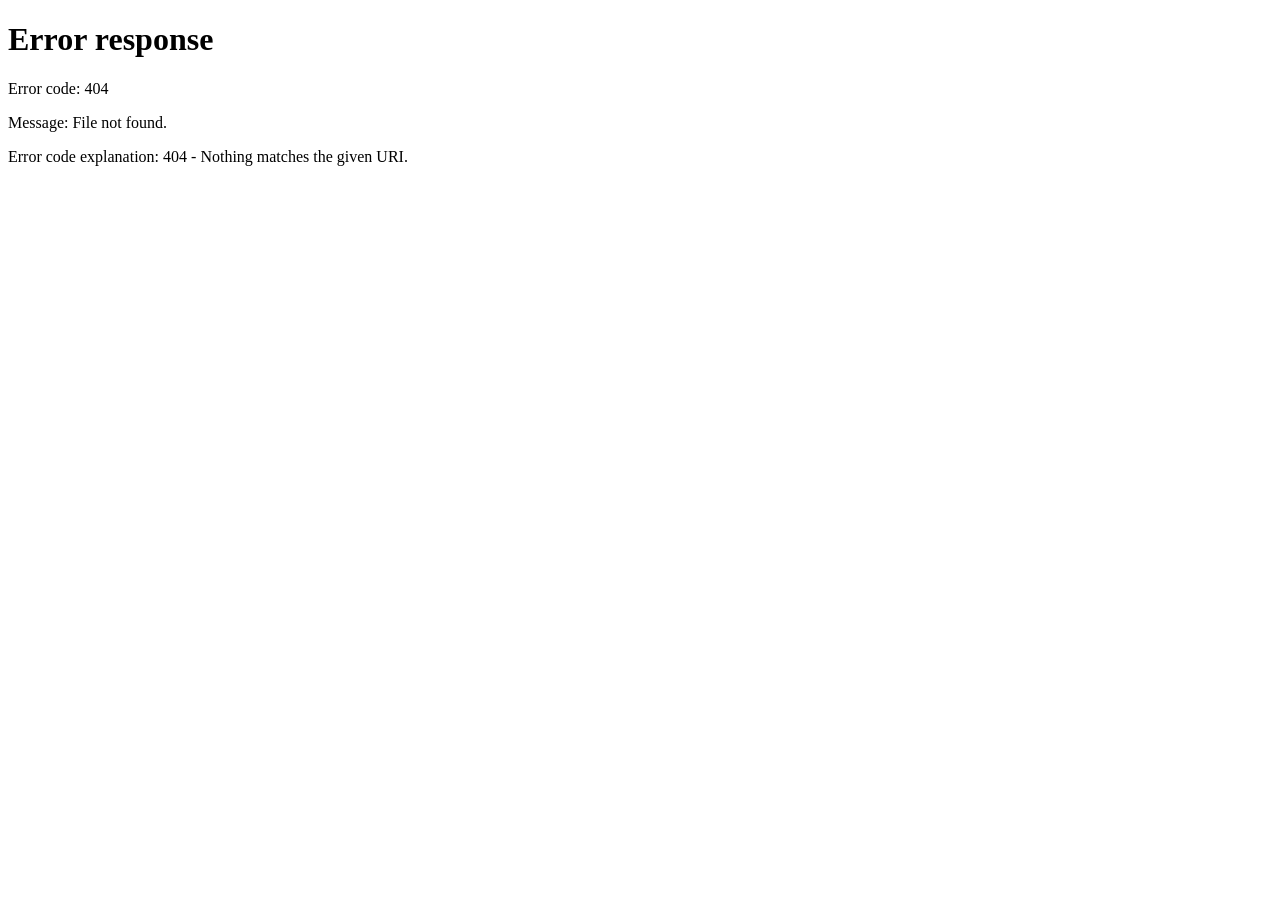
==== bills.html @ c31b115d "Added metre readings and some fixes in activity" ====
<!DOCTYPE html>
<html lang="en">
<head>
<meta charset="UTF-8">
<script>(function(){try{var t=localStorage.getItem('lk_theme')||'system';var d=t==='dark'||(t==='system'&&window.matchMedia&&matchMedia('(prefers-color-scheme: dark)').matches);var r=document.documentElement;r.setAttribute('data-theme',d?'dark':'light');r.setAttribute('data-bs-theme',d?'dark':'light');}catch(e){}})();</script>
<meta name="color-scheme" content="light dark">

<meta name="viewport" content="width=device-width, initial-scale=1.0">
<title>Bills · Livinkey Admin</title>
<link rel="icon" href="assets/img/black_logo.png">
<link rel="preconnect" href="https://fonts.googleapis.com">
<link rel="preconnect" href="https://fonts.gstatic.com" crossorigin>
<link href="https://fonts.googleapis.com/css2?family=Inter:wght@400;500;600;700&family=Sora:wght@600;700;800&display=swap" rel="stylesheet">
<link rel="preconnect" href="https://cdn.jsdelivr.net" crossorigin>
<link href="https://cdn.jsdelivr.net/npm/bootstrap@5.3.3/dist/css/bootstrap.min.css" integrity="sha384-QWTKZyjpPEjISv5WaRU9OFeRpok6YctnYmDr5pNlyT2bRjXh0JMhjY6hW+ALEwIH" crossorigin="anonymous" rel="stylesheet">
<link href="https://cdn.jsdelivr.net/npm/bootstrap-icons@1.11.3/font/bootstrap-icons.css" integrity="sha384-tViUnnbYAV00FLIhhi3v/dWt3Jxw4gZQcNoSCxCIFNJVCx7/D55/wXsrNIRANwdD" crossorigin="anonymous" rel="stylesheet">
<link href="assets/css/style.css?v=2" rel="stylesheet">
<style>
  .verification-preview-img {
    max-width: 100%;
    max-height: 300px;
    border-radius: 8px;
    border: 1px solid var(--border);
    cursor: pointer;
  }
  .verification-preview-img:hover {
    opacity: 0.9;
  }
  .verification-modal-img {
    max-width: 100%;
    max-height: 500px;
    border-radius: 8px;
    border: 1px solid var(--border);
  }
  .btn-verify-accept {
    background: var(--lk-green);
    color: #fff;
  }
  .btn-verify-accept:hover {
    background: var(--lk-green-darker);
    color: #fff;
  }
  .btn-verify-reject {
    background: var(--danger);
    color: #fff;
  }
  .btn-verify-reject:hover {
    background: #c0392b;
    color: #fff;
  }
  .verification-card {
    background: var(--bg-light);
    border-radius: var(--radius-md);
    padding: 16px;
    border: 1px solid var(--border);
    transition: all 0.2s;
  }
  .verification-card:hover {
    border-color: var(--lk-green);
  }
  .verification-status-badge {
    padding: 4px 12px;
    border-radius: 20px;
    font-size: 0.75rem;
    font-weight: 600;
  }
  .verification-status-pending {
    background: #fff3cd;
    color: #856404;
  }
  .verification-status-verified {
    background: #d4edda;
    color: #155724;
  }
  .verification-status-rejected {
    background: #f8d7da;
    color: #721c24;
  }
  .confirmation-modal-icon {
    font-size: 3rem;
  }
  .status-badge {
    padding: 0.25rem 0.75rem;
    border-radius: 20px;
    font-size: 0.75rem;
    font-weight: 600;
    display: inline-block;
  }
  .status-pending {
    background: #fff3cd;
    color: #856404;
  }
  .status-inprogress {
    background: #cce5ff;
    color: #004085;
  }
  .status-completed {
    background: #d4edda;
    color: #155724;
  }
  .status-success {
    background: #d4edda;
    color: #155724;
  }
  .status-failed {
    background: #f8d7da;
    color: #721c24;
  }
  .btn-create-bill {
    display: inline-flex;
    align-items: center;
    gap: 0.4rem;
    padding: 0.5rem 1rem;
    border-radius: var(--radius-md);
    background: var(--lk-green);
    color: #fff;
    border: none;
    font-size: 0.9rem;
    font-weight: 600;
    white-space: nowrap;
    box-shadow: 0 2px 6px rgba(0,0,0,0.08);
    transition: all 0.2s;
  }
  .btn-create-bill:hover {
    background: var(--lk-green-darker);
    color: #fff;
  }
  .btn-create-bill i {
    font-size: 1.05rem;
  }
  .filter-pill {
    padding: 6px 16px;
    border-radius: 20px;
    border: 1px solid var(--border);
    background: transparent;
    color: var(--ink);
    font-size: 0.85rem;
    font-weight: 500;
    transition: all 0.2s;
  }
  .filter-pill:hover {
    background: var(--bg);
  }
  .filter-pill.active {
    background: var(--lk-green);
    color: #fff;
    border-color: var(--lk-green);
  }
  .input-otp {
    text-align: center;
    font-weight: 600;
    border: 2px solid var(--border);
    border-radius: 8px;
    background: var(--surface);
    transition: border-color 0.2s;
  }
  .input-otp:focus {
    border-color: var(--lk-green);
    outline: none;
  }
  .input-otp:disabled {
    opacity: 0.5;
  }

  /* Main tab styles */
  .main-tab-btn {
    padding: 8px 20px;
    border: none;
    background: transparent;
    font-weight: 600;
    color: var(--muted);
    border-bottom: 3px solid transparent;
    transition: all 0.2s;
  }
  .main-tab-btn:hover {
    color: var(--ink);
  }
  .main-tab-btn.active {
    color: var(--lk-green);
    border-bottom-color: var(--lk-green);
  }

  /* Proof preview */
  .proof-preview-img {
    max-width: 100%;
    max-height: 500px;
    border-radius: 8px;
    border: 1px solid var(--border);
    object-fit: contain;
    background: var(--bg);
  }
  .proof-preview-container {
    background: var(--bg);
    border-radius: var(--radius);
    padding: 1rem;
    text-align: center;
    min-height: 200px;
    display: flex;
    align-items: center;
    justify-content: center;
  }
  /* NEW: Date fields for verification */
  .verification-date-fields {
    background: var(--lk-green-100);
    border-radius: var(--radius-sm);
    padding: 1rem;
    margin-top: 0.5rem;
    border: 1px solid var(--lk-green);
  }
  .verification-date-fields .form-label {
    font-weight: 600;
    color: var(--lk-green-darker);
  }

  /* ============================================ */
  /* FINE ADJUSTMENT MODAL STYLES */
  /* ============================================ */
  #fineCurrentAmount {
    font-size: 1.5rem;
    font-weight: 700;
  }
  #fineAdjustForm .input-group-text {
    font-weight: 600;
  }
  .fine-adjust-warning {
    background: #fff3cd;
    color: #664d03;
    border: 1px solid #ffc107;
    border-radius: var(--radius-sm);
    padding: 0.75rem 1rem;
  }
  .fine-adjust-warning ul {
    margin-bottom: 0;
    padding-left: 1.2rem;
  }
  .fine-adjust-warning ul li {
    margin-bottom: 0.25rem;
  }
  .fine-adjust-warning ul li:last-child {
    margin-bottom: 0;
  }
  .fine-adjust-reason-count {
    font-size: 0.8rem;
  }
  .fine-adjust-history-table {
    font-size: 0.85rem;
  }
  .fine-adjust-history-table td,
  .fine-adjust-history-table th {
    padding: 0.4rem 0.6rem;
  }
</style>
</head>
<body>
<div class="app-shell">
  <div id="sidebarMount"></div>
  <div class="main-area">
    <div id="topbarMount"></div>
    <main class="content-area">
      <!-- Stats Row -->
      <div class="row g-3 mb-4" id="billStats"></div>

      <!-- Main Tabs -->
      <div class="d-flex border-bottom mb-3">
        <button class="main-tab-btn active" data-tab="bills">Bills</button>
        <button class="main-tab-btn" data-tab="proofs">Payment Proofs</button>
      </div>

      <!-- ============================================ -->
      <!-- BILLS TAB CONTENT -->
      <!-- ============================================ -->
      <div id="billsTabContent">
        <!-- Search and Filters -->
        <div class="row g-3 mb-3 align-items-center">
          <div class="col-md-6 col-lg-7">
              <input type="text" class="form-control" id="billSearch" placeholder="Search by tenant, PG, room..." style="border-radius:var(--radius-md);">
          </div>
          <div class="col-md-3 col-lg-3">
              <select class="form-select" id="billPgFilter" style="border-radius:var(--radius-md);">
                <option value="all">All PGs</option>
              </select>
          </div>
          <div class="col-md-3 col-lg-2 d-flex justify-content-md-end">
            <button type="button" class="btn-create-bill w-100 w-md-auto" title="Create a bill" data-bs-toggle="modal" data-bs-target="#createBillModal">
              <i class="bi bi-plus-lg"></i>
              <span>Create Bill</span>
            </button>
          </div>
        </div>

        <!-- Tabs and Table -->
        <div class="section-card fade-in">
          <div class="d-flex flex-wrap align-items-center justify-content-between gap-2 mb-3">
            <div class="d-flex gap-2 flex-wrap" id="billTabs"></div>
          </div>
          <div id="billTableWrap" class="table-responsive"></div>
          <div id="billEmpty" class="empty-state d-none">
            <i class="bi bi-receipt"></i>
            <p class="mb-0 fw-semibold">Nothing to show here right now</p>
            <p class="text-muted-soft small">No bills match the current filter</p>
          </div>
        </div>
      </div>

      <!-- ============================================ -->
      <!-- PROOFS TAB CONTENT -->
      <!-- ============================================ -->
      <div id="proofsTabContent" style="display:none;">
        <!-- Proof Stats -->
        <div class="row g-3 mb-3" id="proofStats"></div>

        <!-- Search -->
        <div class="row g-3 mb-3">
          <div class="col-md-8">
            <input type="text" class="form-control" id="proofSearch" placeholder="Search by tenant name, email or transaction ID..." style="border-radius:var(--radius-md);">
          </div>
          <div class="col-md-2">
              <select class="form-select" id="proofPgFilter" style="border-radius:var(--radius-md);">
                <option value="all">All PGs</option>
              </select>
          </div>
          <div class="col-md-2">
              <select class="form-select" id="proofRoomFilter" style="border-radius:var(--radius-md);">
                <option value="all">All Rooms</option>
              </select>
          </div>
        </div>

        <!-- Table -->
        <div class="section-card fade-in">
          <div class="d-flex flex-wrap align-items-center justify-content-between gap-2 mb-3">
            <div>
              <h5 class="mb-0">Payment Proofs</h5>
              <p class="text-muted-soft small mb-0">Verify and manage tenant payment submissions</p>
            </div>
            <span class="text-muted-soft small" id="proofCount"></span>
          </div>
          <div class="table-responsive">
            <table class="data-table">
              <thead>
                <tr>
                  <th>Tenant</th>
                  <th>PG</th>
                  <th>Room</th>
                  <th>Amount</th>
                  <th>Transaction ID</th>
                  <th>Proof</th>
                  <th>Status</th>
                  <th>Date</th>
                  <th class="text-end">Actions</th>
                </tr>
              </thead>
              <tbody id="proofsTbody"></tbody>
            </table>
          </div>
          <div id="proofsEmpty" class="empty-state d-none">
            <i class="bi bi-file-earmark-check"></i>
            <p class="mb-0 fw-semibold">No payment proofs found</p>
            <p class="text-muted-soft small">No pending or verified payment proofs match your search</p>
          </div>
        </div>
      </div>
    </main>
  </div>
</div>

<!-- ============================================ -->
<!-- BILL DETAIL MODAL -->
<!-- ============================================ -->
<div class="modal fade" id="detailModal" tabindex="-1">
  <div class="modal-dialog modal-dialog-scrollable modal-lg">
    <div class="modal-content">
      <div class="modal-header">
        <h5 class="modal-title" id="detailName">Bill Details</h5>
        <button class="btn-close" data-bs-dismiss="modal"></button>
      </div>
      <div class="modal-body">
        <div id="detailBody"></div>
        <div id="detailMessageWrap" class="mt-3 d-none">
          <label class="form-label">Message to tenant</label>
          <textarea class="form-control" id="detailMessage" rows="5"></textarea>
          <div class="mt-2 d-flex gap-2">
            <button class="btn btn-outline-brand btn-sm" id="attachBtn"><i class="bi bi-paperclip me-1"></i>Attach</button>
            <button class="btn btn-outline-brand btn-sm" id="qrBtn"><i class="bi bi-qr-code me-1"></i>Generate QR Code</button>
          </div>
          <input type="file" id="attachInput" class="d-none" accept="image/*">
        </div>
        <!-- Fine Adjustment History -->
        <div id="fineAdjustHistoryWrap" class="mt-4 pt-3 border-top" style="display:none;">
          <div class="d-flex align-items-center justify-content-between mb-2">
            <span class="fw-semibold">Fine Adjustment History</span>
            <button class="btn btn-sm btn-outline-warning" id="detailAdjustFineBtn" style="display:none;" onclick="openFineAdjust(currentBillId)">
              <i class="bi bi-pencil me-1"></i>Adjust Fine
            </button>
          </div>
          <div id="fineAdjustHistoryContainer" class="small">
            <span class="text-muted-soft">Loading...</span>
          </div>
        </div>
      </div>
      <div class="modal-footer" id="detailFooter"></div>
    </div>
  </div>
</div>

<!-- ============================================ -->
<!-- CASH PAYMENT MODAL -->
<!-- ============================================ -->
<div class="modal fade" id="cashPaymentModal" tabindex="-1">
  <div class="modal-dialog modal-dialog-centered">
    <div class="modal-content">
      <div class="modal-header">
        <h5 class="modal-title">Cash Payment</h5>
        <button class="btn-close" data-bs-dismiss="modal"></button>
      </div>
      <div class="modal-body">
        <form id="cashPaymentForm">
          <input type="hidden" id="cashBillId">
          
          <div class="mb-3">
            <label class="form-label">Amount (INR)</label>
            <input type="number" class="form-control" id="cashAmount" placeholder="Enter amount" required min="1" step="1">
          </div>
          
          <div class="row g-3">
            <div class="col-6">
              <label class="form-label">Paid From</label>
              <input type="date" class="form-control" id="cashPaidFrom" required>
            </div>
            <div class="col-6">
              <label class="form-label">Paid Till</label>
              <input type="date" class="form-control" id="cashPaidTill" required>
            </div>
          </div>
          
          <div class="mb-3 mt-3">
            <label class="form-label">Notes (optional)</label>
            <textarea class="form-control" id="cashNotes" rows="2" placeholder="Any additional notes..."></textarea>
          </div>
          
          <div id="cashOtpSection" class="d-none">
            <hr>
            <div class="mb-3">
              <label class="form-label">Enter OTP from Tenant</label>
              <div class="d-flex justify-content-center gap-2">
                <input type="text" maxlength="1" class="input-otp cash-otp-box" style="width:50px;height:56px;font-size:1.5rem;text-align:center;" autocomplete="off">
                <input type="text" maxlength="1" class="input-otp cash-otp-box" style="width:50px;height:56px;font-size:1.5rem;text-align:center;" autocomplete="off">
                <input type="text" maxlength="1" class="input-otp cash-otp-box" style="width:50px;height:56px;font-size:1.5rem;text-align:center;" autocomplete="off">
                <input type="text" maxlength="1" class="input-otp cash-otp-box" style="width:50px;height:56px;font-size:1.5rem;text-align:center;" autocomplete="off">
              </div>
              <small class="text-muted-soft d-block mt-2 text-center">Ask tenant for the 4-digit OTP sent to their WhatsApp, SMS or email</small>
            </div>
          </div>
        </form>
      </div>
      <div class="modal-footer">
        <button type="button" class="btn btn-outline-brand" data-bs-dismiss="modal">Cancel</button>
        <button type="button" class="btn btn-brand" id="requestCashOtpBtn">Request OTP <i class="bi bi-envelope ms-1"></i></button>
        <button type="button" class="btn btn-success d-none" id="verifyCashBtn">Verify & Complete <i class="bi bi-check-circle ms-1"></i></button>
      </div>
    </div>
  </div>
</div>

<!-- ============================================ -->
<!-- CUSTOM MESSAGE MODAL -->
<!-- ============================================ -->
<div class="modal fade" id="customMessageModal" tabindex="-1">
  <div class="modal-dialog modal-dialog-centered">
    <div class="modal-content">
      <div class="modal-header">
        <h5 class="modal-title">Send Custom Message</h5>
        <button type="button" class="btn-close" data-bs-dismiss="modal"></button>
      </div>
      <div class="modal-body">
        <form id="customMessageForm">
          <input type="hidden" id="messageBillId">
          
          <div class="mb-3">
            <label class="form-label">Subject</label>
            <input type="text" class="form-control" id="messageSubject" placeholder="Message subject" required>
          </div>
          
          <div class="mb-3">
            <label class="form-label">Message</label>
            <textarea class="form-control" id="messageText" rows="5" placeholder="Write your message here..." required></textarea>
          </div>
          
          <div class="mb-3">
            <label class="form-label">Attach QR Code (optional)</label>
            <div class="d-flex gap-2">
              <button type="button" class="btn btn-outline-brand btn-sm" id="messageAttachBtn">
                <i class="bi bi-paperclip me-1"></i>Attach QR
              </button>
              <span class="text-muted-soft small d-flex align-items-center" id="messageAttachmentStatus">No file attached</span>
            </div>
            <input type="file" class="d-none" id="messageAttachInput" accept="image/*">
            <small class="text-muted-soft d-block mt-1">Attach a custom QR code for the tenant to scan</small>
          </div>
        </form>
      </div>
      <div class="modal-footer">
        <button type="button" class="btn btn-outline-brand" data-bs-dismiss="modal">Cancel</button>
        <button type="submit" class="btn btn-brand" form="customMessageForm">Send Message <i class="bi bi-send ms-1"></i></button>
      </div>
    </div>
  </div>
</div>

<!-- ============================================ -->
<!-- CREATE BILL MODAL -->
<!-- ============================================ -->
<div class="modal fade" id="createBillModal" tabindex="-1">
  <div class="modal-dialog modal-lg">
    <div class="modal-content">
      <div class="modal-header">
        <h5 class="modal-title">Create a Bill</h5>
        <button class="btn-close" data-bs-dismiss="modal"></button>
      </div>
      <form id="createBillForm">
        <div class="modal-body">
          <div class="mb-3">
            <label class="form-label">1. Select PG <span class="text-danger">*</span></label>
            <select class="form-select" id="billCreatePg" required>
              <option value="">Select PG...</option>
            </select>
            <small class="text-muted-soft">Choose the PG first. Rooms and tenants will be limited to this PG.</small>
          </div>

          <div class="mb-3">
            <label class="form-label">2. Select Room <span class="text-danger">*</span></label>
            <select class="form-select" id="billCreateRoom" disabled>
              <option value="">Select a PG first...</option>
            </select>
          </div>

          <div class="mb-3">
            <div class="d-flex justify-content-between align-items-center mb-2">
              <label class="form-label mb-0">3. Select Tenant(s) <span class="text-danger">*</span></label>
              <span class="small text-muted-soft" id="billTenantCount">0 selected</span>
            </div>
            <div class="d-flex gap-2 mb-2">
              <button type="button" class="btn btn-outline-brand btn-sm" id="billSelectAllTenants">Select All</button>
              <button type="button" class="btn btn-outline-secondary btn-sm" id="billClearTenants">Clear</button>
              <input type="search" class="form-control form-control-sm ms-auto" style="max-width:280px" id="billTenantSearch" placeholder="Search tenant...">
            </div>
            <div id="billTenantList" class="border rounded-3 p-2" style="max-height:220px;overflow:auto;">
              <div class="text-muted-soft small p-2">Select a PG first.</div>
            </div>
            <!-- Kept as the submission contract expected by the existing API. -->
            <select id="billTenant" multiple class="d-none" aria-hidden="true"></select>
          </div>
          <div class="mb-3 mt-3 p-3 border rounded-3 d-none" id="billCreationModeWrap">
            <label class="form-label fw-bold">4. Billing Type</label>
            <div class="row g-2">
              <div class="col-md-6">
                <label class="border rounded-3 p-3 d-block h-100" style="cursor:pointer;">
                  <input class="form-check-input me-2" type="radio" name="billCreationMode" value="split" checked>
                  <strong>Split Bill (Equal Split)</strong>
                  <small class="d-block text-muted-soft mt-1">Creates a separate bill for every tenant. Each tenant is billed their own recorded rent; electricity, maintenance and other charges are divided equally.</small>
                </label>
              </div>
              <div class="col-md-6">
                <label class="border rounded-3 p-3 d-block h-100" style="cursor:pointer;">
                  <input class="form-check-input me-2" type="radio" name="billCreationMode" value="full">
                  <strong>Full Bill (Group Bill)</strong>
                  <small class="d-block text-muted-soft mt-1">Creates one shared bill for the whole room (rent = sum of the tenants' own rents). Payment by any one tenant settles it for everyone.</small>
                </label>
              </div>
            </div>
            <div id="groupBillNotice" class="alert alert-info mt-2 mb-0 d-none small"></div>
          </div>

          <div class="row g-3">
            <div class="col-12">
              <label class="form-label">Billing Month</label>
              <input type="month" class="form-control" id="billBillingMonth" required>
              <small class="text-muted-soft">Multiple bills are allowed. Previous unpaid bills remain outstanding and are added to the tenant's total balance.</small>
            </div>
            <div class="col-6"><label class="form-label">Rent (INR)</label><input type="number" class="form-control" id="billRent" required min="1" step="0.01" readonly>
                <small class="text-muted-soft">Automatically calculated from the selected room's recorded rent.</small></div>
            <div class="col-12" id="elecBox">
              <div class="d-flex justify-content-between align-items-center flex-wrap gap-2 mb-1">
                <label class="form-label mb-0" id="billElectricityLabel">Electricity bill (INR)</label>
                <div class="btn-group btn-group-sm" role="group" id="elecModeGroup">
                  <input type="radio" class="btn-check" name="elecMode" id="elecModeAuto" value="auto" autocomplete="off">
                  <label class="btn btn-outline-brand" for="elecModeAuto"><i class="bi bi-speedometer2"></i> From meter readings</label>
                  <input type="radio" class="btn-check" name="elecMode" id="elecModeManual" value="manual" autocomplete="off" checked>
                  <label class="btn btn-outline-brand" for="elecModeManual"><i class="bi bi-pencil"></i> Enter amount</label>
                </div>
              </div>
              <div id="elecAutoPanel" class="d-none rounded-3 p-3 mb-2" style="background:var(--lk-green-50);border:1px solid var(--border)">
                <div class="row g-2">
                  <div class="col-6"><label class="form-label small mb-1">Previous reading</label><input type="number" class="form-control" id="elecPrev" min="0" step="0.01" inputmode="decimal"><small class="text-muted-soft" id="elecPrevHint"></small></div>
                  <div class="col-6"><label class="form-label small mb-1">Current reading</label><input type="number" class="form-control" id="elecCurr" min="0" step="0.01" inputmode="decimal"></div>
                </div>
                <div class="row g-2 mt-1 d-none" id="elecInvBox">
                  <div class="col-12"><div class="small fw-semibold text-brand"><i class="bi bi-battery-charging me-1"></i>Inverter meter</div></div>
                  <div class="col-6"><label class="form-label small mb-1">Inverter previous reading</label><input type="number" class="form-control" id="elecInvPrev" min="0" step="0.01" inputmode="decimal"><small class="text-muted-soft" id="elecInvPrevHint"></small></div>
                  <div class="col-6"><label class="form-label small mb-1">Inverter current reading</label><input type="number" class="form-control" id="elecInvCurr" min="0" step="0.01" inputmode="decimal"></div>
                </div>
                <div id="elecResult" class="small mt-2"></div>
              </div>
              <input type="number" class="form-control" id="billElectricity" value="0" min="0" step="1">
              <small class="text-muted-soft d-block mt-1" id="elecNote"></small>
            </div>
            
            <div class="col-12">
              <label class="form-label">Meter Images (optional, up to 2)</label>
              <div class="d-flex gap-2">
                <button type="button" class="btn btn-outline-brand btn-sm" id="meterUploadBtn">
                  <i class="bi bi-camera me-1"></i>Upload Meter Images
                </button>
                <span class="text-muted-soft small d-flex align-items-center" id="meterUploadStatus">No image uploaded</span>
              </div>
              <input type="file" id="meterUploadInput" class="d-none" accept="image/*" multiple>
              <div id="meterPreview" class="mt-2 d-none d-flex flex-wrap gap-2 align-items-start">
                <!-- previews injected by JS -->
              </div>
              <small class="text-muted-soft d-block mt-1">Upload 1 or 2 photos of the electricity meter reading</small>
            </div>
            
            <div class="col-6"><label class="form-label" id="billMaintenanceLabel">Maintenance fee (INR)</label><input type="number" class="form-control" id="billMaintenance" value="0" min="0" step="1"></div>
            <div class="col-6"><label class="form-label" id="billOtherLabel">Other charges (INR)</label><input type="number" class="form-control" id="billOther" value="0" min="0" step="1"></div>
            <div class="col-12"><label class="form-label">Other charges explanation</label><textarea class="form-control" id="billOtherNote" rows="2" placeholder="Explain what these other charges are for (shown to the tenant)"></textarea></div>
            <div class="col-12"><hr></div>
            <div class="col-12"><label class="form-label fw-bold">Total Amount: <span id="billTotalDisplay">₹0</span></label></div>
          </div>
          
          <div class="mt-3 pt-3 border-top">
            <div class="row g-3">
              <div class="col-12">
                <label class="form-label">Payment Details for this Bill *</label>
                <select class="form-select" id="billPaymentDetailsSource">
                  <option value="pg">Use the selected PG's payment details</option>
                  <option value="manual">Enter manual payment details for this bill</option>
                </select>
                <small class="text-muted-soft">Payment details are snapshotted from the selected PG onto the bill.</small>
              </div>
              <div id="manualPaymentDetailsWrap" class="col-12 d-none">
                <div class="row g-3 p-3 border rounded-3" style="background:var(--bg);">
                  <div class="col-md-6"><label class="form-label">Bank Name *</label><input class="form-control" id="billPaymentBankName"></div>
                  <div class="col-md-6"><label class="form-label">Account Holder Name *</label><input class="form-control" id="billPaymentHolderName"></div>
                  <div class="col-md-6"><label class="form-label">Account Number *</label><input class="form-control" id="billPaymentAccountNumber"></div>
                  <div class="col-md-6"><label class="form-label">IFSC Code *</label><input class="form-control" id="billPaymentIfsc"></div>
                  <div class="col-md-6"><label class="form-label">UPI ID (optional)</label><input class="form-control" id="billPaymentUpi"></div>
                </div>
              </div>
              <div class="col-12">
                <label class="form-label">Attach QR Code (optional)</label>
                <div class="d-flex gap-2">
                  <button type="button" class="btn btn-outline-brand btn-sm" id="billAttachBtn">
                    <i class="bi bi-paperclip me-1"></i>Attach QR
                  </button>
                  <span class="text-muted-soft small d-flex align-items-center" id="billAttachmentStatus">No file attached</span>
                </div>
                <input type="file" id="billAttachInput" class="d-none" accept="image/*">
                <small class="text-muted-soft d-block mt-1">Upload a custom payment QR code</small>
              </div>
            </div>
          </div>
        </div>
        <div class="modal-footer">
          <button type="button" class="btn btn-outline-brand" data-bs-dismiss="modal">Cancel</button>
          <button type="submit" class="btn btn-brand"><i class="bi bi-send me-1"></i>Send bill</button>
        </div>
      </form>
    </div>
  </div>
</div>

<!-- ============================================ -->
<!-- PROOF PREVIEW MODAL - UPDATED with date fields -->
<!-- ============================================ -->

<!-- Edit Bill Modal -->
<div class="modal fade" id="editBillModal" tabindex="-1">
  <div class="modal-dialog modal-lg">
    <div class="modal-content">
      <div class="modal-header">
        <h5 class="modal-title">Edit Bill</h5>
        <button class="btn-close" data-bs-dismiss="modal"></button>
      </div>
      <form id="editBillForm">
        <div class="modal-body">
          <input type="hidden" id="editBillId">
          <div class="mb-3">
            <label class="form-label">Tenant</label>
            <div class="fw-semibold" id="editBillTenantLabel">—</div>
          </div>
          <div class="row g-3">
            <div class="col-6"><label class="form-label">Rent (INR)</label><input type="number" class="form-control" id="editBillRent" required min="0" step="1"></div>
            <div class="col-6"><label class="form-label">Electricity bill (INR)</label><input type="number" class="form-control" id="editBillElectricity" value="0" min="0" step="1"></div>
            <div class="col-12">
              <label class="form-label">Meter Images (optional, up to 2 — replaces existing if uploaded)</label>
              <div id="editExistingMeters" class="mb-1"></div>
              <div class="d-flex gap-3 mb-2">
                <label class="small"><input type="checkbox" id="editClearMeter1" class="form-check-input me-1"> Clear meter image 1</label>
                <label class="small"><input type="checkbox" id="editClearMeter2" class="form-check-input me-1"> Clear meter image 2</label>
              </div>
              <div class="d-flex gap-2">
                <button type="button" class="btn btn-outline-brand btn-sm" id="editMeterUploadBtn">
                  <i class="bi bi-camera me-1"></i>Upload New Meter Images
                </button>
                <span class="text-muted-soft small d-flex align-items-center" id="editMeterUploadStatus">No new image selected</span>
              </div>
              <input type="file" id="editMeterUploadInput" class="d-none" accept="image/*" multiple>
              <div id="editMeterPreview" class="mt-2 d-none d-flex flex-wrap gap-2 align-items-start"></div>
            </div>
            <div class="col-6"><label class="form-label">Maintenance fee (INR)</label><input type="number" class="form-control" id="editBillMaintenance" value="0" min="0" step="1"></div>
            <div class="col-6"><label class="form-label">Other charges (INR)</label><input type="number" class="form-control" id="editBillOther" value="0" min="0" step="1"></div>
            <div class="col-12"><label class="form-label">Other charges explanation</label><textarea class="form-control" id="editBillOtherNote" rows="2" placeholder="Explain what these other charges are for (shown to the tenant)"></textarea></div>
            <div class="col-12"><hr></div>
            <div class="col-12"><label class="form-label fw-bold">Total Amount: <span id="editBillTotalDisplay">₹0</span></label></div>
            <div class="col-12">
              <label class="form-label">Replace Admin QR (optional)</label>
              <div class="d-flex gap-2">
                <button type="button" class="btn btn-outline-brand btn-sm" id="editBillAttachBtn">
                  <i class="bi bi-paperclip me-1"></i>Attach QR
                </button>
                <span class="text-muted-soft small d-flex align-items-center" id="editBillAttachmentStatus">No new file attached</span>
              </div>
              <input type="file" id="editBillAttachInput" class="d-none" accept="image/*">
            </div>
          </div>
        </div>
        <div class="modal-footer">
          <button type="button" class="btn btn-outline-brand" data-bs-dismiss="modal">Cancel</button>
          <button type="submit" class="btn btn-brand"><i class="bi bi-check-lg me-1"></i>Save changes</button>
        </div>
      </form>
    </div>
  </div>
</div>

<div class="modal fade" id="proofPreviewModal" tabindex="-1">
  <div class="modal-dialog modal-lg modal-dialog-scrollable">
    <div class="modal-content">
      <div class="modal-header">
        <h5 class="modal-title" id="proofPreviewTitle">Payment Proof</h5>
        <button type="button" class="btn-close" data-bs-dismiss="modal"></button>
      </div>
      <div class="modal-body">
        <div class="proof-preview-container">
          <img id="proofPreviewImage" src="" alt="Payment Proof" class="proof-preview-img">
        </div>
        <hr>
        <div id="proofPreviewDetails"></div>
        
        <!-- NEW: Date fields for verification -->
        <div id="proofDateFieldsContainer" class="verification-date-fields" style="display:none;">
          <div class="row g-3">
            <div class="col-md-6">
              <label class="form-label">Payment Start Date <span class="text-danger">*</span></label>
              <input type="date" class="form-control" id="proofPaidFrom" required>
              <small class="text-muted-soft">Date from which this payment applies</small>
            </div>
            <div class="col-md-6">
              <label class="form-label">Payment End Date (Paid Till) <span class="text-danger">*</span></label>
              <input type="date" class="form-control" id="proofPaidTill" required>
              <small class="text-muted-soft">Date until which this payment covers</small>
            </div>
          </div>
        </div>
        
        <div class="mt-3" id="proofNotesContainer">
          <label class="form-label">Admin Notes</label>
          <textarea class="form-control" id="proofAdminNotes" rows="2" placeholder="Add verification notes... (optional)"></textarea>
        </div>
      </div>
      <div class="modal-footer">
        <button type="button" class="btn btn-outline-brand" data-bs-dismiss="modal">Close</button>
        <button type="button" class="btn btn-success btn-verify-proof" id="proofVerifyBtn">
          <i class="bi bi-check-lg me-1"></i>Verify
        </button>
        <button type="button" class="btn btn-danger" id="proofRejectBtn">
          <i class="bi bi-x-lg me-1"></i>Reject
        </button>
        <button type="button" class="btn btn-soft-danger" id="proofDeleteBtn">
          <i class="bi bi-trash3 me-1"></i>Delete
        </button>
      </div>
    </div>
  </div>
</div>

<!-- ============================================ -->
<!-- FINE ADJUSTMENT MODAL - NEW -->
<!-- ============================================ -->
<div class="modal fade" id="fineAdjustModal" tabindex="-1">
    <div class="modal-dialog modal-dialog-centered">
        <div class="modal-content">
            <div class="modal-header">
                <h5 class="modal-title">Adjust Late Fee</h5>
                <button type="button" class="btn-close" data-bs-dismiss="modal"></button>
            </div>
            <form id="fineAdjustForm">
                <div class="modal-body">
                    <input type="hidden" id="fineAdjustBillId">
                    
                    <div class="mb-3">
                        <label class="form-label">Current Fine Amount</label>
                        <div id="fineCurrentAmount" style="color:var(--danger);">₹0.00</div>
                    </div>
                    
                    <div class="mb-3">
                        <label class="form-label">New Fine Amount <span class="text-danger">*</span></label>
                        <div class="input-group">
                            <span class="input-group-text">₹</span>
                            <input type="number" class="form-control" id="fineNewAmount" min="0" step="1" required>
                        </div>
                        <div class="text-muted-soft small mt-1">Enter 0 to fully forgive the late fee. Cannot exceed current fine.</div>
                    </div>
                    
                    <div class="mb-3">
                        <label class="form-label">Reason for Adjustment <span class="text-danger">*</span></label>
                        <textarea class="form-control" id="fineReason" rows="3" maxlength="200" placeholder="e.g., Medical emergency, bank delay, admin discretion..." required></textarea>
                        <div class="text-muted-soft small mt-1 fine-adjust-reason-count">
                            <span id="fineReasonCount">0</span>/200 characters
                        </div>
                    </div>
                    
                    <div class="alert alert-danger py-2 small d-none" id="fineAdjustError"></div>
                    
                    <div class="fine-adjust-warning">
                        <i class="bi bi-info-circle me-1"></i>
                        This adjustment will:
                        <ul>
                            <li>Update the fine amount on the bill</li>
                            <li>Regenerate QR codes with the new total</li>
                            <li>Notify the tenant via email and push notification</li>
                            <li>Log this adjustment for audit purposes</li>
                        </ul>
                    </div>
                </div>
                <div class="modal-footer">
                    <button type="button" class="btn btn-outline-brand" data-bs-dismiss="modal">Cancel</button>
                    <button type="submit" class="btn btn-warning">Confirm Adjustment</button>
                </div>
            </form>
        </div>
    </div>
</div>

<script src="https://cdn.jsdelivr.net/npm/bootstrap@5.3.3/dist/js/bootstrap.bundle.min.js" integrity="sha384-YvpcrYf0tY3lHB60NNkmXc5s9fDVZLESaAA55NDzOxhy9GkcIdslK1eN7N6jIeHz" crossorigin="anonymous"></script>
<script src="assets/js/ui.js"></script>
<script src="assets/js/api.js"></script>
<script src="assets/js/auth.js"></script>
<script src="assets/js/layout.js"></script>
<script src="assets/js/pages/bills.js"></script>
<script src="assets/js/pages/bills-electricity.js"></script>
</body>
</html>
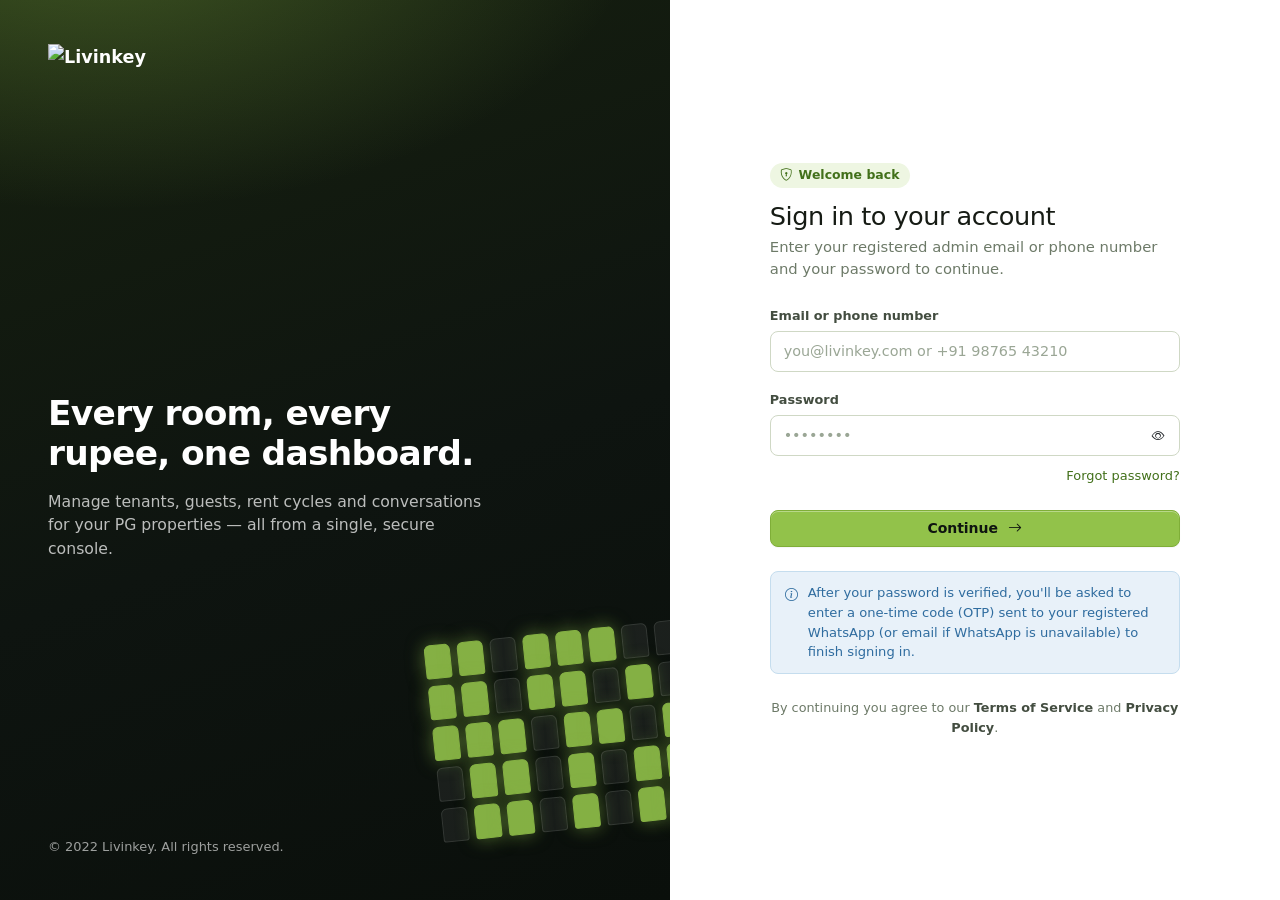
==== commit 07d15235: "Fixed the password reset error" ====
--- a/bills.html
+++ b/bills.html
@@ -271,21 +271,35 @@
       <!-- ============================================ -->
       <div id="billsTabContent">
         <!-- Search and Filters -->
-        <div class="row g-3 mb-3 align-items-center">
-          <div class="col-md-6 col-lg-7">
-              <input type="text" class="form-control" id="billSearch" placeholder="Search by tenant, PG, room..." style="border-radius:var(--radius-md);">
-          </div>
-          <div class="col-md-3 col-lg-3">
-              <select class="form-select" id="billPgFilter" style="border-radius:var(--radius-md);">
+        <div class="row g-2 mb-3 align-items-center lk-filter-bar">
+          <div class="col-12 col-lg-4">
+              <input type="text" class="form-control" id="billSearch" placeholder="Search tenant, phone, email, PG, room, month, amount..." aria-label="Search bills" style="border-radius:var(--radius-md);">
+          </div>
+          <div class="col-6 col-lg-2">
+              <select class="form-select" id="billPgFilter" aria-label="Filter by PG" style="border-radius:var(--radius-md);">
                 <option value="all">All PGs</option>
               </select>
           </div>
-          <div class="col-md-3 col-lg-2 d-flex justify-content-md-end">
+          <div class="col-6 col-lg-2">
+              <select class="form-select" id="billRoomFilter" aria-label="Filter by room" style="border-radius:var(--radius-md);">
+                <option value="all">All Rooms</option>
+              </select>
+          </div>
+          <div class="col-6 col-lg-2">
+              <select class="form-select" id="billMonthFilter" aria-label="Filter by billing month" style="border-radius:var(--radius-md);">
+                <option value="all">All Months</option>
+              </select>
+          </div>
+          <div class="col-6 col-lg-2 d-flex justify-content-lg-end">
             <button type="button" class="btn-create-bill w-100 w-md-auto" title="Create a bill" data-bs-toggle="modal" data-bs-target="#createBillModal">
               <i class="bi bi-plus-lg"></i>
               <span>Create Bill</span>
             </button>
           </div>
+          <div class="col-12 d-flex align-items-center gap-3 flex-wrap">
+            <span class="lk-result-count" id="billResultCount" aria-live="polite"></span>
+            <button type="button" class="btn btn-link p-0 d-none" id="billClearFilters"><i class="bi bi-x-circle me-1"></i>Clear all filters</button>
+          </div>
         </div>
 
         <!-- Tabs and Table -->
@@ -297,7 +311,7 @@
           <div id="billEmpty" class="empty-state d-none">
             <i class="bi bi-receipt"></i>
             <p class="mb-0 fw-semibold">Nothing to show here right now</p>
-            <p class="text-muted-soft small">No bills match the current filter</p>
+            <p class="text-muted-soft small" id="billEmptyMsg">No bills match the current filter</p>
           </div>
         </div>
       </div>
@@ -312,17 +326,20 @@
         <!-- Search -->
         <div class="row g-3 mb-3">
           <div class="col-md-8">
-            <input type="text" class="form-control" id="proofSearch" placeholder="Search by tenant name, email or transaction ID..." style="border-radius:var(--radius-md);">
+            <input type="text" class="form-control" id="proofSearch" placeholder="Search tenant, email, phone, PG, room, transaction ID, amount..." aria-label="Search payment proofs" style="border-radius:var(--radius-md);">
           </div>
           <div class="col-md-2">
-              <select class="form-select" id="proofPgFilter" style="border-radius:var(--radius-md);">
+              <select class="form-select" id="proofPgFilter" aria-label="Filter by PG" style="border-radius:var(--radius-md);">
                 <option value="all">All PGs</option>
               </select>
           </div>
           <div class="col-md-2">
-              <select class="form-select" id="proofRoomFilter" style="border-radius:var(--radius-md);">
+              <select class="form-select" id="proofRoomFilter" aria-label="Filter by room" style="border-radius:var(--radius-md);">
                 <option value="all">All Rooms</option>
               </select>
+          </div>
+          <div class="col-12">
+            <button type="button" class="btn btn-link p-0 d-none" id="proofClearFilters"><i class="bi bi-x-circle me-1"></i>Clear all filters</button>
           </div>
         </div>
 
@@ -356,7 +373,7 @@
           <div id="proofsEmpty" class="empty-state d-none">
             <i class="bi bi-file-earmark-check"></i>
             <p class="mb-0 fw-semibold">No payment proofs found</p>
-            <p class="text-muted-soft small">No pending or verified payment proofs match your search</p>
+            <p class="text-muted-soft small" id="proofsEmptyMsg">No payment proofs match your search</p>
           </div>
         </div>
       </div>
@@ -564,7 +581,7 @@
                 <label class="border rounded-3 p-3 d-block h-100" style="cursor:pointer;">
                   <input class="form-check-input me-2" type="radio" name="billCreationMode" value="full">
                   <strong>Full Bill (Group Bill)</strong>
-                  <small class="d-block text-muted-soft mt-1">Creates one shared bill for the whole room (rent = sum of the tenants' own rents). Payment by any one tenant settles it for everyone.</small>
+                  <small class="d-block text-muted-soft mt-1">Creates one shared bill for the whole room (the room's rent is charged once, not per tenant). Payment by any one tenant settles it for everyone.</small>
                 </label>
               </div>
             </div>
--- a/assets/css/style.css
+++ b/assets/css/style.css
@@ -0,0 +1,1536 @@
+/* ==========================================================================
+   Livinkey Admin — Design System v2
+   Brand: Green #92C24A · Ink #0E1410 · White
+   Structure:  1 tokens  2 base  3 controls  4 auth  5 shell  6 surfaces
+               7 tables  8 overlays  9 legacy page components  10 modules
+   Fonts are loaded with <link> in each page (no render-blocking @import).
+   ========================================================================== */
+
+/* ---------- 1. Tokens ---------- */
+:root{
+  --lk-green:#92C24A; --lk-green-dark:#6FA030; --lk-green-darker:#42701A;
+  --lk-green-100:#EEF6E2; --lk-green-200:#DCEDC4; --lk-green-50:#F6FAEF;
+  --lk-black:#0E1410; --lk-white:#fff;
+
+  --heading:#0E1410; --ink:#161B14; --ink-soft:#434D40; --muted:#6D7A68; --faint:#9AA695;
+  --border:#E2E8DA; --border-strong:#CFD8C5;
+  --bg:#F4F6F1; --surface:#fff; --surface-2:#FAFBF7;
+  --chip-gray:#EEF1EA; --sk:#E9EEE3; --occ-empty:#E4EADD; --autofill:#F1F8E4; --topbar-bg:rgba(255,255,255,.88);
+
+  --danger:#C8372D; --danger-bg:#FCECEA; --danger-line:#F2C9C5;
+  --warning:#A66A00; --warning-bg:#FDF3DF; --warning-line:#F1D9A1;
+  --info:#2F6C9F; --info-bg:#E8F1F9; --info-line:#C5DDEE;
+  --success:#3F7F24; --success-bg:#E9F4E0; --success-line:#C8E2B4;
+
+  --r-xs:6px; --r-sm:8px; --r:12px; --r-lg:18px;
+  --radius-sm:var(--r-sm); --radius:var(--r); --radius-lg:var(--r-lg);
+
+  --shadow-xs:0 1px 1px rgba(14,20,16,.04);
+  --shadow-sm:0 1px 2px rgba(14,20,16,.05), 0 1px 1px rgba(14,20,16,.03);
+  --shadow:0 4px 16px rgba(14,20,16,.07), 0 1px 3px rgba(14,20,16,.05);
+  --shadow-lg:0 24px 64px rgba(14,20,16,.18), 0 4px 12px rgba(14,20,16,.08);
+
+  --sidebar-w:264px; --sidebar-w-collapsed:76px; --topbar-h:64px;
+  --ease:cubic-bezier(.2,.7,.2,1);
+  --font-ui:'Inter',system-ui,-apple-system,'Segoe UI',Roboto,sans-serif;
+  --font-display:'Sora','Inter',system-ui,sans-serif;
+}
+
+/* ---------- 2. Base ---------- */
+*{box-sizing:border-box;}
+html{scroll-behavior:smooth; -webkit-text-size-adjust:100%;}
+html,body{min-height:100%;}
+body{
+  font-family:var(--font-ui); background:var(--bg); color:var(--ink);
+  -webkit-font-smoothing:antialiased; font-size:.925rem; line-height:1.5;
+  font-feature-settings:'cv11','ss01'; font-variant-numeric:tabular-nums;
+  text-rendering:optimizeLegibility;
+}
+h1,h2,h3,h4,h5,h6,.font-display{font-family:var(--font-display); color:var(--heading); letter-spacing:-.012em; font-weight:700;}
+h5{font-size:1.05rem;} h6{font-size:.95rem;}
+a{color:var(--lk-green-darker); text-decoration:none;}
+a:hover{color:var(--lk-green-dark);}
+:focus-visible{outline:2.5px solid var(--lk-green-dark); outline-offset:2px; border-radius:4px;}
+::selection{background:var(--lk-green-200);}
+::-webkit-scrollbar{width:10px; height:10px;}
+::-webkit-scrollbar-thumb{background:#C9D5BC; border-radius:10px; border:2px solid transparent; background-clip:padding-box;}
+::-webkit-scrollbar-thumb:hover{background:#B2C29F; background-clip:padding-box; border:2px solid transparent;}
+::-webkit-scrollbar-track{background:transparent;}
+.text-muted-soft{color:var(--muted)!important;}
+.text-brand{color:var(--lk-green-dark)!important;}
+.tnum{font-variant-numeric:tabular-nums;}
+.skip-link{position:fixed; left:12px; top:-60px; z-index:4000; background:var(--lk-black); color:#fff; padding:.55rem .9rem; border-radius:var(--r-sm); transition:top .15s;}
+.skip-link:focus{top:12px; color:#fff;}
+
+/* ---------- 3. Controls ---------- */
+.btn{font-family:var(--font-ui); font-weight:600; border-radius:var(--r-sm); padding:.5rem 1rem; font-size:.875rem; letter-spacing:-.003em; transition:background .15s, border-color .15s, color .15s, box-shadow .15s, transform .12s; display:inline-flex; align-items:center; justify-content:center; gap:.4rem; line-height:1.35;}
+.btn:active:not(:disabled){transform:translateY(1px);}
+.btn-sm{padding:.34rem .7rem; font-size:.8rem; border-radius:7px;}
+.btn-lg{padding:.7rem 1.3rem; font-size:.95rem;}
+.btn:disabled,.btn.disabled{opacity:.55; cursor:not-allowed;}
+.btn .spinner-border{width:1rem; height:1rem; border-width:.15em;}
+.btn-brand{background:var(--lk-green); border:1px solid #7FAE38; color:#0E1410; box-shadow:inset 0 1px 0 rgba(255,255,255,.35), var(--shadow-xs);}
+.btn-brand:hover,.btn-brand:focus-visible{background:#84B63C; border-color:#6FA030; color:#0E1410;}
+.btn-outline-brand{background:var(--surface); border:1px solid var(--border-strong); color:var(--ink);}
+.btn-outline-brand:hover{background:var(--lk-green-50); border-color:var(--lk-green); color:var(--lk-green-darker);}
+.btn-dark-brand{background:var(--lk-black); border:1px solid var(--lk-black); color:#fff;}
+.btn-dark-brand:hover{background:#243024; color:#fff;}
+.btn-soft-danger{background:var(--danger-bg); border:1px solid var(--danger-line); color:var(--danger);}
+.btn-soft-danger:hover{background:#F8DAD7; color:#A92B22; border-color:#EBB1AC;}
+.btn-danger{background:var(--danger); border-color:var(--danger);}
+.btn-outline-secondary{border-color:var(--border-strong); color:var(--ink-soft);}
+.btn-outline-secondary:hover{background:var(--surface-2); color:var(--ink); border-color:var(--faint);}
+.btn-outline-danger{color:var(--danger); border-color:var(--danger-line);}
+.btn-outline-danger:hover{background:var(--danger-bg); color:var(--danger); border-color:var(--danger);}
+.btn-link{color:var(--lk-green-darker); font-weight:600; text-decoration:none;}
+.btn-icon{width:36px; height:36px; display:inline-flex; align-items:center; justify-content:center; border-radius:var(--r-sm); border:1px solid var(--border); background:var(--surface); color:var(--ink-soft); transition:.15s; padding:0; position:relative;}
+.btn-icon:hover{border-color:var(--lk-green); color:var(--lk-green-darker); background:var(--lk-green-50);}
+.btn-icon:active{transform:scale(.94);}
+.btn-icon.danger:hover{border-color:var(--danger); color:var(--danger); background:var(--danger-bg);}
+.btn-icon.spinning i{animation:lk-spin .8s linear infinite;}
+.btn-fab{height:40px; min-width:40px; padding:0 .9rem; border-radius:var(--r-sm); background:var(--lk-green); color:#0E1410; display:inline-flex; align-items:center; justify-content:center; gap:.4rem; border:1px solid #7FAE38; font-weight:700; font-size:.875rem; box-shadow:inset 0 1px 0 rgba(255,255,255,.35), var(--shadow-xs); transition:.15s;}
+.btn-fab:hover{background:#84B63C; color:#0E1410;}
+.btn-fab i{font-size:1.1rem;}
+
+.form-control,.form-select{border-radius:var(--r-sm); border:1px solid var(--border-strong); padding:.55rem .8rem; font-size:.9rem; background-color:var(--surface); color:var(--ink); transition:border-color .15s, box-shadow .15s; min-height:38px;}
+.form-control-sm,.form-select-sm{min-height:32px; padding:.3rem .6rem; font-size:.82rem;}
+.form-control::placeholder{color:var(--faint);}
+.form-control:hover:not(:disabled):not(:focus),.form-select:hover:not(:disabled):not(:focus){border-color:#B6C3A8;}
+.form-control:focus,.form-select:focus{border-color:var(--lk-green-dark); box-shadow:0 0 0 3px rgba(146,194,74,.28);}
+.form-control:disabled,.form-select:disabled{background:var(--surface-2); color:var(--muted);}
+.form-control.is-invalid,.form-select.is-invalid{border-color:var(--danger); background-image:none; padding-right:.8rem;}
+.form-control.is-invalid:focus{box-shadow:0 0 0 3px rgba(200,55,45,.18);}
+.invalid-feedback{font-size:.78rem; color:var(--danger); font-weight:500;}
+.form-label{font-weight:600; font-size:.8rem; color:var(--ink-soft); margin-bottom:.35rem;}
+.form-label .req,.form-label.required::after{color:var(--danger); content:" *";}
+.form-label .req{content:none;}
+.form-text{font-size:.78rem; color:var(--muted);}
+.form-check-input{border-color:var(--border-strong);}
+.form-check-input:checked{background-color:var(--lk-green-dark); border-color:var(--lk-green-dark);}
+.form-check-input:focus{box-shadow:0 0 0 3px rgba(146,194,74,.28); border-color:var(--lk-green-dark);}
+.form-switch .form-check-input{width:2.4em; height:1.25em;}
+.input-group-text{background:var(--surface-2); border:1px solid var(--border-strong); color:var(--muted);}
+.input-otp{width:52px; height:60px; text-align:center; font-size:1.5rem; font-weight:700; font-family:var(--font-display); border-radius:var(--r); border:1px solid var(--border-strong);}
+.input-otp:focus{border-color:var(--lk-green-dark); box-shadow:0 0 0 3px rgba(146,194,74,.28); outline:none;}
+input[type=checkbox]{accent-color:var(--lk-green-dark);}
+input[type=radio]{accent-color:var(--lk-green-dark);}
+
+/* Chips & status */
+.chip,.status-badge{display:inline-flex; align-items:center; gap:.35rem; font-size:.72rem; font-weight:650; padding:.2rem .6rem; border-radius:999px; letter-spacing:.005em; border:1px solid transparent; white-space:nowrap; line-height:1.4;}
+.chip-green,.status-completed{background:var(--success-bg); color:var(--success); border-color:var(--success-line);}
+.chip-red,.status-pending{background:var(--danger-bg); color:var(--danger); border-color:var(--danger-line);}
+.chip-amber,.status-inprogress{background:var(--warning-bg); color:var(--warning); border-color:var(--warning-line);}
+.chip-blue{background:var(--info-bg); color:var(--info); border-color:var(--info-line);}
+.chip-gray{background:var(--chip-gray); color:var(--ink-soft); border-color:var(--border);}
+.status-badge::before,.chip.dot::before{content:""; width:6px; height:6px; border-radius:50%; background:currentColor;}
+.badge-mini{font-size:.62rem; font-weight:800; padding:.1rem .4rem; border-radius:6px; background:var(--lk-black); color:#fff;}
+
+/* ---------- 4. Auth screens ---------- */
+.auth-shell{min-height:100vh; display:flex; background:var(--surface);}
+.auth-visual{
+  flex:1.05; position:relative; overflow:hidden; display:flex; flex-direction:column; justify-content:space-between; padding:2.75rem 3rem; color:#fff;
+  background:
+    radial-gradient(900px 500px at 15% -10%, rgba(146,194,74,.35), transparent 60%),
+    linear-gradient(160deg, #16200F 0%, #0E1410 55%, #0A0F0B 100%);
+}
+.auth-visual .brand-mark{display:flex; align-items:center; gap:.7rem; font-family:var(--font-display); font-weight:700; font-size:1.1rem; color:#fff; position:relative; z-index:1;}
+.auth-visual .brand-mark img{height:40px; width:auto;}
+/* Larger, prominent branding on the login page */
+.auth-visual .login-brand-mark img{height:90px; width:auto; max-width:100%;}
+.login-mobile-logo{display:inline-block; width:min(100%, 300px); height:auto; max-height:90px; object-fit:contain;}
+
+.auth-visual .brand-dot{width:34px; height:34px; border-radius:9px; background:var(--lk-green); display:flex; align-items:center; justify-content:center; color:#0E1410; font-weight:800;}
+.auth-visual .tagline{max-width:440px; position:relative; z-index:1;}
+.auth-visual .tagline h2{color:#fff; font-size:2.15rem; line-height:1.15; letter-spacing:-.02em;}
+.auth-visual .tagline p{color:rgba(255,255,255,.72); font-size:.98rem; margin-top:1rem;}
+.auth-visual .small{position:relative; z-index:1;}
+.auth-rooms{position:absolute; inset:auto -20px 70px auto; display:grid; grid-template-columns:repeat(8,26px); gap:7px; opacity:.9; transform:rotate(-6deg);}
+.auth-rooms i{display:block; width:26px; height:34px; border-radius:6px 6px 3px 3px; background:rgba(255,255,255,.07); border:1px solid rgba(255,255,255,.12);}
+.auth-rooms i.on{background:var(--lk-green); border-color:var(--lk-green); box-shadow:0 0 18px rgba(146,194,74,.55);}
+.auth-form-side{flex:1; display:flex; align-items:center; justify-content:center; background:var(--surface); padding:2rem;}
+.auth-card{width:100%; max-width:410px;}
+.auth-card h1{font-size:1.6rem; letter-spacing:-.02em;}
+.auth-card .step-eyebrow{font-size:.78rem; font-weight:700; color:var(--lk-green-darker); display:inline-flex; align-items:center; gap:.4rem; background:var(--lk-green-100); padding:.2rem .65rem; border-radius:999px; margin-bottom:.8rem;}
+.auth-footer-links{font-size:.8rem; color:var(--muted);}
+.auth-footer-links a{color:var(--ink-soft); font-weight:600;}
+.auth-footer-links a:hover{color:var(--lk-green-darker);}
+.instr-note{background:var(--info-bg); color:var(--info); border:1px solid var(--info-line); border-radius:var(--r-sm); padding:.7rem .9rem; font-size:.82rem; display:flex; gap:.6rem; align-items:flex-start;}
+.instr-note i{margin-top:.1rem;}
+.pwd-meter{height:4px; border-radius:4px; background:var(--border); overflow:hidden; margin-top:.4rem;}
+.pwd-meter > span{display:block; height:100%; width:0; background:var(--danger); transition:width .25s var(--ease), background .25s;}
+.divider-label{display:flex; align-items:center; gap:.7rem; color:var(--muted); font-size:.78rem; margin:.6rem 0;}
+.divider-label::before,.divider-label::after{content:""; flex:1; height:1px; background:var(--border);}
+.fade-in{animation:lk-fade .3s var(--ease) both;}
+@keyframes lk-fade{from{opacity:0; transform:translateY(5px);} to{opacity:1; transform:none;}}
+@keyframes lk-spin{to{transform:rotate(360deg);}}
+@media (max-width:991px){ .auth-form-side{padding:1.25rem;} }
+
+/* ---------- 5. App shell ---------- */
+.app-shell{display:flex; min-height:100vh;}
+.sidebar{
+  width:var(--sidebar-w); background:var(--surface); color:var(--ink-soft); flex-shrink:0;
+  display:flex; flex-direction:column; position:fixed; inset:0 auto 0 0; z-index:1030;
+  border-right:1px solid var(--border);
+  transition:width .22s var(--ease), transform .25s var(--ease);
+  view-transition-name:lk-sidebar; contain:layout style;
+}
+.side-brand{display:flex; align-items:center; justify-content:space-between; height:var(--topbar-h); padding:0 1rem 0 1.15rem; border-bottom:1px solid var(--border); flex-shrink:0;}
+.side-brand a{display:flex; align-items:center; min-width:0;}
+.side-brand img{height:34px; width:auto; max-width:170px; object-fit:contain; display:block;}
+.side-brand .brand-key{display:none; width:34px; height:34px; border-radius:9px; background:var(--lk-black); color:var(--lk-green); align-items:center; justify-content:center; font-size:1.05rem;}
+.side-collapse{width:30px; height:30px; border-radius:8px; border:1px solid var(--border); background:var(--surface); color:var(--muted); display:inline-flex; align-items:center; justify-content:center; cursor:pointer; transition:.15s; padding:0;}
+.side-collapse:hover{color:var(--ink); border-color:var(--border-strong); background:var(--surface-2);}
+.side-search{margin:.85rem .85rem .35rem; display:flex; align-items:center; gap:.55rem; width:calc(100% - 1.7rem); padding:.5rem .7rem; border-radius:var(--r-sm); border:1px solid var(--border); background:var(--surface-2); color:var(--muted); font-size:.83rem; cursor:pointer; transition:.15s; text-align:left;}
+.side-search:hover{border-color:var(--border-strong); background:var(--surface); color:var(--ink-soft);}
+.side-search kbd{margin-left:auto; font-family:var(--font-ui); font-size:.68rem; background:var(--surface); border:1px solid var(--border); border-bottom-width:2px; border-radius:5px; padding:.05rem .35rem; color:var(--muted);}
+.side-nav{flex:1; overflow-y:auto; overflow-x:hidden; padding:.5rem .7rem 1rem; scrollbar-width:thin; overscroll-behavior:contain;}
+.side-nav::-webkit-scrollbar{width:6px;}
+.side-group-label,.side-section-label{font-size:.68rem; font-weight:700; letter-spacing:.07em; text-transform:uppercase; color:var(--faint); padding:1rem .75rem .35rem; white-space:nowrap;}
+.side-item{position:relative;}
+.side-link{display:flex; align-items:center; gap:.7rem; padding:.52rem .75rem; border-radius:var(--r-sm); margin-bottom:2px; color:var(--ink-soft); font-weight:550; font-size:.88rem; transition:background .12s, color .12s; position:relative; white-space:nowrap; cursor:pointer;}
+.side-link > i:first-child{width:20px; min-width:20px; text-align:center; font-size:1.05rem; color:var(--muted); transition:color .12s;}
+.side-link .side-text{flex:1; min-width:0; overflow:hidden; text-overflow:ellipsis;}
+.side-link:hover{background:var(--lk-green-50); color:var(--ink);}
+.side-link:hover > i:first-child{color:var(--lk-green-darker);}
+.side-link.active{background:var(--lk-green-100); color:var(--heading); font-weight:650;}
+.side-link.active > i:first-child{color:var(--lk-green-darker);}
+.side-link.active::before{content:""; position:absolute; left:-.7rem; top:7px; bottom:7px; width:3px; border-radius:0 3px 3px 0; background:var(--lk-green-dark);}
+.side-caret{margin-left:auto; font-size:.7rem; color:var(--faint); transition:transform .2s var(--ease);}
+.side-item.open > .side-link .side-caret{transform:rotate(90deg);}
+.menu-unread-badge{margin-left:auto; min-width:19px; height:19px; padding:0 6px; border-radius:999px; background:var(--danger); color:#fff; font-size:.68rem; font-weight:700; display:none; align-items:center; justify-content:center; line-height:1; flex-shrink:0;}
+.side-link .menu-unread-badge + .side-caret{margin-left:.35rem;}
+.side-link .badge-mini{margin-left:auto;}
+.side-submenu{display:none; margin:2px 0 6px 1.35rem; padding-left:.55rem; border-left:1px solid var(--border);}
+.side-item.open > .side-submenu{display:block;}
+.side-sublink{display:flex; align-items:center; gap:.55rem; padding:.38rem .65rem; border-radius:7px; color:var(--muted); font-size:.82rem; font-weight:550; white-space:nowrap; transition:.12s;}
+.side-sublink i{font-size:.85rem; width:16px; text-align:center;}
+.side-sublink:hover{background:var(--lk-green-50); color:var(--ink);}
+.side-sublink.active{color:var(--lk-green-darker); background:var(--lk-green-100); font-weight:650;}
+.side-submenu-divider{height:1px; background:var(--border); margin:.3rem .4rem;}
+.side-footer{border-top:1px solid var(--border); padding:.7rem .85rem; display:flex; align-items:center; gap:.6rem; flex-shrink:0; font-size:.76rem; color:var(--muted);}
+.side-footer .conn{display:inline-flex; align-items:center; gap:.4rem; font-weight:600;}
+.conn-dot{width:8px; height:8px; border-radius:50%; background:var(--lk-green); box-shadow:0 0 0 3px rgba(146,194,74,.25);}
+.conn-dot.off{background:var(--danger); box-shadow:0 0 0 3px rgba(200,55,45,.2);}
+.conn-dot.slow{background:#E2A238; box-shadow:0 0 0 3px rgba(226,162,56,.25);}
+
+/* Collapsed rail (desktop). No hover-expansion => no layout shift while moving the mouse. */
+body.sidebar-collapsed{--sidebar-w:var(--sidebar-w-collapsed);}
+body.sidebar-collapsed .side-brand{padding:0; justify-content:center;}
+body.sidebar-collapsed .side-brand a img{display:none;}
+body.sidebar-collapsed .side-brand a .brand-key{display:inline-flex;}
+body.sidebar-collapsed .side-collapse{position:absolute; right:-14px; top:19px; width:26px; height:26px; z-index:2; box-shadow:var(--shadow-sm);}
+body.sidebar-collapsed .side-collapse i{transform:rotate(180deg);}
+body.sidebar-collapsed .side-search{justify-content:center; padding:.55rem; margin-inline:.8rem; width:calc(100% - 1.6rem);}
+body.sidebar-collapsed .side-search span,body.sidebar-collapsed .side-search kbd,
+body.sidebar-collapsed .side-link .side-text,body.sidebar-collapsed .side-caret,
+body.sidebar-collapsed .side-submenu,body.sidebar-collapsed .side-footer .conn-text,
+body.sidebar-collapsed .side-link .badge-mini,body.sidebar-collapsed .side-footer .ver{display:none!important;}
+body.sidebar-collapsed .side-group-label{font-size:0; padding:.55rem 0 .15rem; text-align:center;}
+body.sidebar-collapsed .side-group-label::after{content:""; display:block; width:18px; height:1px; background:var(--border); margin:0 auto;}
+body.sidebar-collapsed .side-link{justify-content:center; padding:.6rem;}
+body.sidebar-collapsed .side-link.active::before{left:-.7rem;}
+body.sidebar-collapsed .menu-unread-badge{position:absolute; top:2px; right:6px; min-width:16px; height:16px; font-size:.6rem; padding:0 4px; border:2px solid var(--surface); margin:0;}
+body.sidebar-collapsed .side-footer{justify-content:center;}
+
+.main-area{margin-left:var(--sidebar-w); flex:1; display:flex; flex-direction:column; min-width:0; transition:margin-left .22s var(--ease);}
+.topbar{height:var(--topbar-h); background:var(--topbar-bg); backdrop-filter:saturate(1.4) blur(10px); -webkit-backdrop-filter:saturate(1.4) blur(10px); border-bottom:1px solid var(--border); display:flex; align-items:center; justify-content:space-between; gap:1rem; padding:0 1.5rem; position:sticky; top:0; z-index:1020;}
+.topbar-left{display:flex; align-items:center; gap:.85rem; min-width:0;}
+.topbar-left > div{min-width:0;}
+.crumbs{font-size:.72rem; color:var(--muted); display:flex; align-items:center; gap:.35rem; line-height:1.2; margin-bottom:1px; white-space:nowrap;}
+.crumbs a{color:var(--muted); font-weight:550;} .crumbs a:hover{color:var(--lk-green-darker);}
+.crumbs i{font-size:.6rem; opacity:.7;}
+.topbar .page-title{font-family:var(--font-display); font-weight:700; font-size:1.08rem; margin:0; line-height:1.25; white-space:nowrap; overflow:hidden; text-overflow:ellipsis;}
+.topbar .page-sub{font-size:.76rem; color:var(--muted); margin:0; white-space:nowrap; overflow:hidden; text-overflow:ellipsis; max-width:46vw;}
+.topbar-right{display:flex; align-items:center; gap:.5rem; flex-shrink:0;}
+.updated-at{font-size:.72rem; color:var(--muted); white-space:nowrap; margin-right:.15rem;}
+.notif-btn{position:relative;}
+.notif-dot{position:absolute; top:-5px; right:-5px; background:var(--danger); color:#fff; font-size:.62rem; font-weight:800; min-width:17px; height:17px; padding:0 4px; border-radius:999px; display:none; align-items:center; justify-content:center; border:2px solid #fff; line-height:1;}
+.avatar-circle{width:34px; height:34px; border-radius:50%; background:var(--lk-black); color:var(--lk-green); display:flex; align-items:center; justify-content:center; font-weight:700; font-family:var(--font-display); font-size:.78rem; flex-shrink:0; letter-spacing:.02em;}
+.profile-trigger{display:flex; align-items:center; gap:.6rem; cursor:pointer; padding:.25rem .45rem .25rem .25rem; border-radius:999px; border:1px solid transparent; transition:.15s; background:none;}
+.profile-trigger:hover{background:var(--surface-2); border-color:var(--border);}
+.profile-trigger .pt-name{font-size:.82rem; font-weight:650; line-height:1.15;}
+.profile-trigger .pt-role{font-size:.7rem; color:var(--muted); line-height:1.15;}
+.content-area{padding:1.5rem; flex:1; max-width:1680px; width:100%; margin-inline:auto;}
+.sidebar-toggle{display:none;}
+.sidebar-backdrop{display:none;}
+.offline-banner{display:none; background:var(--danger); color:#fff; font-size:.82rem; font-weight:600; text-align:center; padding:.4rem 1rem;}
+body.is-offline .offline-banner{display:block;}
+
+@media (max-width:991px){
+  .sidebar{transform:translateX(-100%); width:min(300px,86vw); box-shadow:none; visibility:hidden; transition:transform .25s var(--ease), visibility 0s .25s;}
+  .sidebar.show{transform:none; box-shadow:var(--shadow-lg); visibility:visible; transition:transform .25s var(--ease), visibility 0s;}
+  body.sidebar-collapsed{--sidebar-w:0px;}
+  .main-area,body.sidebar-collapsed .main-area{margin-left:0;}
+  .sidebar-toggle{display:inline-flex;}
+  .sidebar-backdrop.show{display:block; position:fixed; inset:0; background:rgba(14,20,16,.45); z-index:1025; animation:lk-fade .2s both;}
+  .side-collapse{display:none;}
+  body.sidebar-collapsed .side-link .side-text,body.sidebar-collapsed .side-caret,body.sidebar-collapsed .side-submenu,
+  body.sidebar-collapsed .side-search span,body.sidebar-collapsed .side-search kbd{display:revert!important;}
+  body.sidebar-collapsed .side-submenu{display:none!important;}
+  body.sidebar-collapsed .side-item.open > .side-submenu{display:block!important;}
+  body.sidebar-collapsed .side-link{justify-content:flex-start; padding:.52rem .75rem;}
+  body.sidebar-collapsed .side-brand{justify-content:space-between; padding:0 1rem 0 1.15rem;}
+  body.sidebar-collapsed .side-brand a img{display:block;} body.sidebar-collapsed .side-brand a .brand-key{display:none;}
+  body.sidebar-collapsed .side-group-label{font-size:.68rem; padding:1rem .75rem .35rem; text-align:left;}
+  body.sidebar-collapsed .side-group-label::after{display:none;}
+  body.sidebar-collapsed .menu-unread-badge{position:static; margin-left:auto; min-width:19px; height:19px; font-size:.68rem; border:none;}
+  .topbar{padding:0 .9rem;} .content-area{padding:1rem;}
+  .updated-at,.profile-trigger .pt-text{display:none;}
+}
+@media (max-width:575px){
+  .topbar .page-sub,.crumbs{display:none;} .content-area{padding:.8rem;}
+  .topbar-right{gap:.35rem;}
+}
+@supports (view-transition-name:none){
+  @view-transition{navigation:auto;}
+  ::view-transition-old(root),::view-transition-new(root){animation-duration:.12s;}
+  ::view-transition-group(lk-sidebar){animation:none;}
+}
+
+/* ---------- 6. Surfaces ---------- */
+.card{border:1px solid var(--border); border-radius:var(--r); box-shadow:var(--shadow-xs);}
+.section-card{background:var(--surface); border:1px solid var(--border); border-radius:var(--r); padding:1.25rem 1.35rem; box-shadow:var(--shadow-xs);}
+.section-card h5{font-weight:700; letter-spacing:-.012em;}
+.card-head{display:flex; align-items:flex-start; justify-content:space-between; gap:1rem; flex-wrap:wrap; margin-bottom:1rem;}
+.card-head h5,.card-head h6{margin:0;}
+.card-head p{margin:.15rem 0 0; color:var(--muted); font-size:.82rem;}
+.stat-card{background:var(--surface); border:1px solid var(--border); border-radius:var(--r); padding:1rem 1.1rem; display:flex; align-items:center; gap:.9rem; transition:border-color .15s, box-shadow .15s; cursor:pointer; box-shadow:var(--shadow-xs); height:100%; position:relative;}
+.stat-card:hover{border-color:var(--lk-green); box-shadow:var(--shadow);}
+.stat-card.active{background:var(--lk-green-100); border-color:var(--lk-green-dark); box-shadow:0 0 0 1px var(--lk-green-dark) inset;}
+.stat-card:active{transform:translateY(0);}
+.stat-icon{width:42px; height:42px; border-radius:10px; display:flex; align-items:center; justify-content:center; font-size:1.1rem; flex-shrink:0;}
+.stat-value{font-family:var(--font-display); font-weight:700; font-size:1.45rem; line-height:1.1; color:var(--heading); letter-spacing:-.02em;}
+.stat-label{font-size:.77rem; color:var(--muted); font-weight:600; margin-top:2px;}
+.stat-icon-green{background:var(--lk-green-100); color:var(--lk-green-darker);}
+.stat-icon-blue{background:var(--info-bg); color:var(--info);}
+.stat-icon-amber{background:var(--warning-bg); color:var(--warning);}
+.stat-icon-red{background:var(--danger-bg); color:var(--danger);}
+.filter-label{display:block; margin:0 0 .35rem; font-size:.72rem; font-weight:700; letter-spacing:.04em; text-transform:uppercase; color:var(--muted);}
+.filter-pill{border:1px solid var(--border-strong); background:var(--surface); border-radius:999px; padding:.38rem .9rem; font-size:.82rem; font-weight:600; color:var(--ink-soft); cursor:pointer; transition:.15s; white-space:nowrap;}
+.filter-pill.active{background:var(--lk-black); border-color:var(--heading); color:#fff;}
+.filter-pill:hover:not(.active){border-color:var(--lk-green-dark); background:var(--lk-green-50);}
+.filter-heading{display:flex; flex-wrap:wrap; align-items:center; gap:.5rem .75rem; margin-bottom:1rem; padding:.7rem .95rem; border-radius:var(--r-sm); background:var(--lk-green-50); border:1px solid var(--lk-green-200); animation:lk-fade .25s both;}
+.filter-heading .fh-title{font-family:var(--font-display); font-weight:700; font-size:.95rem; margin:0;}
+.filter-heading .fh-count{font-size:.8rem; font-weight:600; color:var(--lk-green-darker);}
+.filter-heading .fh-chips{display:flex; flex-wrap:wrap; gap:.4rem;}
+.filter-tag{display:inline-flex; align-items:center; gap:.35rem; font-size:.74rem; font-weight:700; padding:.25rem .65rem; border-radius:999px; background:var(--lk-black); color:#fff;}
+.filter-tag.tag-green{background:var(--success-bg); color:var(--success);} .filter-tag.tag-red{background:var(--danger-bg); color:var(--danger);}
+.filter-tag.tag-amber{background:var(--warning-bg); color:var(--warning);} .filter-tag.tag-info{background:var(--info-bg); color:var(--info);}
+.table-search{position:relative;}
+.table-search i{position:absolute; left:12px; top:50%; transform:translateY(-50%); color:var(--faint); pointer-events:none;}
+.table-search input{padding-left:2.2rem;}
+.empty-state{text-align:center; padding:3rem 1rem; color:var(--muted);}
+.empty-state i{font-size:2.2rem; color:var(--lk-green-dark); opacity:.75; margin-bottom:.5rem; display:block;}
+.empty-state .fw-semibold{color:var(--ink);}
+.alert{border-radius:var(--r-sm); font-size:.86rem;}
+.page-loading-state{display:flex; align-items:center; justify-content:center; gap:.65rem; color:var(--muted); font-size:.88rem; font-weight:500; padding:.5rem 0; min-height:2.5rem;}
+.page-loading-state .spinner-border{width:1.1rem; height:1.1rem; border-width:.15em; color:var(--lk-green-dark);}
+
+/* Skeletons */
+.sk{position:relative; overflow:hidden; background:var(--sk); border-radius:6px; min-height:.9em; display:block;}
+.sk::after{content:""; position:absolute; inset:0; transform:translateX(-100%); background:linear-gradient(90deg,transparent,rgba(255,255,255,.65),transparent); animation:lk-shimmer 1.3s infinite;}
+@keyframes lk-shimmer{to{transform:translateX(100%);}}
+.sk-line{height:.8rem; margin:.35rem 0;} .sk-title{height:1.2rem; width:40%;} .sk-block{height:90px; border-radius:var(--r);}
+.sk-row td{padding:.95rem .9rem!important;}
+
+/* ---------- 7. Tables ---------- */
+.table-responsive{border-radius:var(--r-sm); -webkit-overflow-scrolling:touch;}
+.data-table{width:100%; border-collapse:separate; border-spacing:0;}
+.data-table thead th{font-size:.7rem; text-transform:uppercase; letter-spacing:.055em; color:var(--muted); font-weight:700; padding:.65rem .85rem; border-bottom:1px solid var(--border); background:var(--surface-2); white-space:nowrap; position:sticky; top:0; z-index:2;}
+.data-table thead th:first-child{border-top-left-radius:var(--r-sm);} .data-table thead th:last-child{border-top-right-radius:var(--r-sm);}
+.data-table tbody td{padding:.8rem .85rem; border-bottom:1px solid var(--border); font-size:.86rem; vertical-align:middle;}
+.data-table tbody tr:last-child td{border-bottom:none;}
+.data-table tbody tr{transition:background .1s;}
+.data-table tbody tr:hover{background:var(--lk-green-50);}
+.data-table tbody tr.is-selected{background:var(--lk-green-100);}
+.data-table th.sortable{cursor:pointer; user-select:none;}
+.data-table th.sortable:hover{color:var(--ink);}
+.data-table th.sortable::after{content:"\F282"; font-family:"bootstrap-icons"; font-size:.6rem; margin-left:.35rem; opacity:.35;}
+.data-table th.sortable[data-dir=asc]::after{content:"\F235"; opacity:1; color:var(--lk-green-darker);}
+.data-table th.sortable[data-dir=desc]::after{content:"\F229"; opacity:1; color:var(--lk-green-darker);}
+.data-table .col-check{width:44px; text-align:center; padding-left:.7rem; padding-right:.2rem;}
+.data-table .col-check input{width:17px; height:17px; cursor:pointer; vertical-align:middle;}
+.name-link{font-weight:650; color:var(--ink); cursor:pointer;}
+.name-link:hover{color:var(--lk-green-darker); text-decoration:underline; text-underline-offset:2px;}
+.cell-sub{font-size:.76rem; color:var(--muted);}
+.access-grid th,.access-grid td{text-align:center;}
+.access-grid td:first-child,.access-grid th:first-child{text-align:left;}
+
+/* Table toolbar & pager (injected by LKUI) */
+.lk-toolbar{display:flex; align-items:center; justify-content:space-between; gap:.6rem; flex-wrap:wrap; margin-bottom:.85rem;}
+.lk-toolbar .tb-left,.lk-toolbar .tb-right{display:flex; align-items:center; gap:.5rem; flex-wrap:wrap;}
+.lk-pager{display:flex; align-items:center; justify-content:space-between; gap:.75rem; flex-wrap:wrap; padding:.75rem .25rem 0; font-size:.82rem; color:var(--muted);}
+.lk-pager .pg-btns{display:flex; gap:.3rem; align-items:center;}
+.lk-pager select{width:auto; min-height:30px; padding:.15rem 1.6rem .15rem .5rem; font-size:.8rem;}
+.lk-colmenu{max-height:320px; overflow:auto; min-width:210px; padding:.4rem;}
+.lk-colmenu label{display:flex; align-items:center; gap:.55rem; padding:.3rem .5rem; border-radius:6px; font-size:.84rem; cursor:pointer; margin:0;}
+.lk-colmenu label:hover{background:var(--lk-green-50);}
+
+/* Floating bulk action bar */
+.lk-bulkbar{position:fixed; left:50%; bottom:1.25rem; transform:translate(-50%,24px); opacity:0; pointer-events:none; z-index:1040; background:var(--lk-black); color:#fff; border-radius:14px; padding:.55rem .6rem .55rem 1rem; display:flex; align-items:center; gap:.75rem; box-shadow:var(--shadow-lg); transition:transform .22s var(--ease), opacity .18s; max-width:calc(100vw - 1.5rem); flex-wrap:wrap;}
+.lk-bulkbar.show{transform:translate(-50%,0); opacity:1; pointer-events:auto;}
+.lk-bulkbar .bb-count{font-weight:700; font-size:.88rem; white-space:nowrap;}
+.lk-bulkbar .bb-count b{color:var(--lk-green);}
+.lk-bulkbar .btn{font-size:.8rem; padding:.35rem .75rem;}
+.lk-bulkbar .btn-bb{background:rgba(255,255,255,.1); border:1px solid rgba(255,255,255,.16); color:#fff;}
+.lk-bulkbar .btn-bb:hover{background:rgba(255,255,255,.18); color:#fff;}
+.lk-bulkbar .btn-bb.danger{background:rgba(200,55,45,.9); border-color:rgba(200,55,45,1);}
+.lk-bulkbar .btn-bb.danger:hover{background:#D9483F;}
+.lk-bulkbar .bb-clear{background:none; border:0; color:rgba(255,255,255,.7); font-size:.8rem; padding:.3rem .5rem; cursor:pointer;}
+.lk-bulkbar .bb-clear:hover{color:#fff;}
+@media (min-width:992px){ .lk-bulkbar{left:calc(50% + var(--sidebar-w)/2);} }
+
+/* rows hidden by client-side paging must stay hidden in every layout */
+.data-table tbody tr[hidden]{display:none!important;}
+
+/* Mobile: any wide data table becomes a stack of cards (labels come from <th>) */
+@media (max-width:767px){
+  .data-table.lk-stack{display:block;}
+  .data-table.lk-stack thead{display:none;}
+  .data-table.lk-stack tbody{display:block;}
+  .data-table.lk-stack tbody tr{display:block; border:1px solid var(--border); border-radius:var(--r); margin-bottom:.7rem; padding:.35rem .85rem; background:var(--surface); box-shadow:var(--shadow-xs);}
+  .data-table.lk-stack tbody tr:hover{background:var(--surface);}
+  .data-table.lk-stack tbody td{display:flex; justify-content:space-between; align-items:flex-start; gap:1rem; padding:.5rem 0; border-bottom:1px dashed var(--border); text-align:right; font-size:.84rem;}
+  .data-table.lk-stack tbody td:last-child{border-bottom:none;}
+  .data-table.lk-stack tbody td::before{content:attr(data-label); font-size:.7rem; font-weight:700; letter-spacing:.04em; text-transform:uppercase; color:var(--muted); text-align:left; flex-shrink:0; padding-top:.15rem;}
+  .data-table.lk-stack tbody td[data-label=""]::before,.data-table.lk-stack tbody td:not([data-label])::before{display:none;}
+  .data-table.lk-stack tbody td.col-check{justify-content:flex-start; border-bottom:none; padding-bottom:0;}
+  .data-table.lk-stack tbody td[colspan]{display:block; text-align:center;}
+  .data-table.lk-stack tbody td[colspan]::before{display:none;}
+  .data-table.lk-stack tbody td.text-end{justify-content:flex-end; flex-wrap:wrap;}
+  .table-responsive{overflow:visible;}
+  .activity-table{min-width:0!important;}
+}
+
+/* ---------- 8. Overlays ---------- */
+.modal-content{border-radius:var(--r-lg); border:1px solid var(--border); box-shadow:var(--shadow-lg);}
+.modal-backdrop.show{opacity:.5; background:var(--lk-black);}
+.modal-header{border-bottom:1px solid var(--border); padding:1rem 1.35rem;}
+.modal-header .modal-title{font-family:var(--font-display); font-weight:700; font-size:1.05rem;}
+.modal-body{padding:1.35rem;}
+.modal-footer{border-top:1px solid var(--border); padding:.85rem 1.35rem; background:var(--surface-2); border-radius:0 0 var(--r-lg) var(--r-lg); gap:.5rem;}
+.btn-close:focus{box-shadow:0 0 0 3px rgba(146,194,74,.3);}
+.modal.fade .modal-dialog{transition:transform .22s var(--ease);}
+.dropdown-menu{border:1px solid var(--border); border-radius:var(--r); box-shadow:var(--shadow); padding:.4rem; font-size:.86rem; animation:lk-fade .14s both;}
+.dropdown-item{border-radius:7px; padding:.45rem .7rem; font-weight:550;}
+.dropdown-item:hover,.dropdown-item:focus{background:var(--lk-green-50); color:var(--ink);}
+.dropdown-item:active{background:var(--lk-green-100); color:var(--ink);}
+.dropdown-divider{border-color:var(--border); margin:.35rem 0;}
+.tooltip{--bs-tooltip-bg:var(--lk-black); font-size:.76rem;}
+
+/* Toasts (stacked, top-right; bottom on phones) */
+.toast-lk{position:fixed; top:1rem; right:1rem; z-index:3000; display:flex; flex-direction:column; gap:.5rem; pointer-events:none; width:min(380px,calc(100vw - 2rem));}
+.lk-toast{pointer-events:auto; background:var(--surface); border:1px solid var(--border); border-left-width:4px; border-radius:10px; box-shadow:var(--shadow); padding:.7rem .85rem; display:flex; gap:.65rem; align-items:flex-start; animation:lk-toast-in .25s var(--ease) both; position:relative; overflow:hidden;}
+.lk-toast.t-success{border-left-color:var(--lk-green-dark);} .lk-toast.t-danger{border-left-color:var(--danger);}
+.lk-toast.t-warning{border-left-color:#E2A238;} .lk-toast.t-info{border-left-color:var(--info);}
+.lk-toast > i{font-size:1.05rem; margin-top:.08rem;}
+.lk-toast.t-success > i{color:var(--lk-green-dark);} .lk-toast.t-danger > i{color:var(--danger);} .lk-toast.t-warning > i{color:#C98A12;} .lk-toast.t-info > i{color:var(--info);}
+.lk-toast .tt{font-size:.84rem; color:var(--ink); line-height:1.4; flex:1; word-break:break-word;}
+.lk-toast .tx{background:none; border:0; color:var(--faint); padding:0 .1rem; cursor:pointer; font-size:.8rem;}
+.lk-toast .tx:hover{color:var(--ink);}
+.lk-toast.leaving{animation:lk-toast-out .2s ease both;}
+@keyframes lk-toast-in{from{opacity:0; transform:translateX(24px);} to{opacity:1; transform:none;}}
+@keyframes lk-toast-out{to{opacity:0; transform:translateX(24px);}}
+@media (max-width:575px){ .toast-lk{top:auto; bottom:.8rem; right:.8rem; left:.8rem; width:auto;} }
+
+/* Confirm / prompt dialog */
+.lk-dialog .modal-body{padding:1.6rem 1.5rem 1.2rem; text-align:center;}
+.lk-dialog .dlg-icon{width:52px; height:52px; border-radius:50%; margin:0 auto .9rem; display:flex; align-items:center; justify-content:center; font-size:1.35rem;}
+.lk-dialog .dlg-icon.danger{background:var(--danger-bg); color:var(--danger);} .lk-dialog .dlg-icon.warn{background:var(--warning-bg); color:var(--warning);}
+.lk-dialog .dlg-icon.info{background:var(--info-bg); color:var(--info);} .lk-dialog .dlg-icon.ok{background:var(--lk-green-100); color:var(--lk-green-darker);}
+.lk-dialog h5{margin-bottom:.35rem;} .lk-dialog p{color:var(--muted); margin:0; font-size:.88rem;}
+.lk-dialog .dlg-actions{display:flex; gap:.5rem; justify-content:center; padding:0 1.5rem 1.5rem;}
+.lk-dialog .dlg-actions .btn{min-width:110px;}
+.lk-dialog .form-control{text-align:left;}
+.lk-dialog .dlg-progress{height:6px; border-radius:6px; background:var(--border); overflow:hidden; margin-top:1rem;}
+.lk-dialog .dlg-progress > span{display:block; height:100%; width:0; background:var(--lk-green-dark); transition:width .2s;}
+
+/* Command palette */
+.lk-cmd{position:fixed; inset:0; z-index:3500; display:none; align-items:flex-start; justify-content:center; padding:12vh 1rem 1rem; background:rgba(14,20,16,.5); backdrop-filter:blur(3px);}
+.lk-cmd.show{display:flex; animation:lk-fade .15s both;}
+.lk-cmd-box{width:min(600px,100%); background:var(--surface); border-radius:var(--r-lg); box-shadow:var(--shadow-lg); overflow:hidden; border:1px solid var(--border);}
+.lk-cmd-input{display:flex; align-items:center; gap:.65rem; padding:.85rem 1.1rem; border-bottom:1px solid var(--border);}
+.lk-cmd-input i{color:var(--muted); font-size:1.05rem;}
+.lk-cmd-input input{border:0; outline:0; flex:1; font-size:1rem; background:transparent; color:var(--ink);}
+.lk-cmd-input kbd{font-size:.68rem; border:1px solid var(--border); border-radius:5px; padding:.1rem .4rem; color:var(--muted); background:var(--surface-2);}
+.lk-cmd-list{max-height:min(50vh,380px); overflow:auto; padding:.4rem;}
+.lk-cmd-group{font-size:.68rem; font-weight:700; letter-spacing:.06em; text-transform:uppercase; color:var(--faint); padding:.6rem .7rem .25rem;}
+.lk-cmd-item{display:flex; align-items:center; gap:.7rem; padding:.55rem .7rem; border-radius:9px; cursor:pointer; color:var(--ink); font-size:.9rem; font-weight:550;}
+.lk-cmd-item i{width:30px; height:30px; border-radius:8px; background:var(--surface-2); border:1px solid var(--border); display:flex; align-items:center; justify-content:center; color:var(--lk-green-darker); font-size:.95rem; flex-shrink:0;}
+.lk-cmd-item small{margin-left:auto; color:var(--faint); font-size:.74rem; font-weight:500;}
+.lk-cmd-item.active{background:var(--lk-green-100);}
+.lk-cmd-item.active i{background:var(--surface); border-color:var(--lk-green-200);}
+.lk-cmd-empty{padding:2rem 1rem; text-align:center; color:var(--muted); font-size:.88rem;}
+.lk-cmd-foot{display:flex; gap:1rem; padding:.55rem 1rem; border-top:1px solid var(--border); font-size:.72rem; color:var(--muted); background:var(--surface-2);}
+.lk-cmd-foot kbd{font-size:.66rem; border:1px solid var(--border); border-radius:4px; padding:0 .3rem; background:var(--surface);}
+
+/* Notification panel */
+.notif-dropdown-panel{width:min(420px,94vw)!important; padding:0!important; border-radius:var(--r)!important; overflow:hidden; box-shadow:var(--shadow-lg)!important;}
+.notif-dropdown-header{display:flex; align-items:center; justify-content:space-between; padding:.8rem 1rem; border-bottom:1px solid var(--border); background:var(--surface-2);}
+.notif-dropdown-header p{font-family:var(--font-display); font-weight:700; margin:0; font-size:.92rem;}
+#notifList{max-height:min(60vh,430px); overflow-y:auto; padding:.4rem;}
+.notif-item-card{display:flex; align-items:flex-start; gap:.6rem; padding:.65rem; border-radius:10px; margin-bottom:2px; border:1px solid transparent; transition:.12s;}
+.notif-item-card:hover{background:var(--surface-2); border-color:var(--border);}
+.notif-item-card.is-unread{background:var(--lk-green-50);}
+.notif-item-icon{width:32px; height:32px; border-radius:8px; display:flex; align-items:center; justify-content:center; flex-shrink:0; background:var(--lk-green-100); font-size:.95rem;}
+.notif-item-body{flex:1; min-width:0; color:inherit; cursor:pointer;}
+.notif-item-title{display:block; font-weight:650; font-size:.84rem; line-height:1.35; color:var(--ink); word-break:break-word;}
+.notif-item-message{display:block; margin-top:.15rem; font-size:.78rem; line-height:1.4; color:var(--muted); overflow-wrap:anywhere;}
+.notif-item-meta{display:block; margin-top:.2rem; font-size:.7rem; color:var(--faint);}
+.notif-item-card .notif-delete-btn{width:26px; height:26px; flex-shrink:0; border-radius:6px; color:var(--danger); border:1px solid transparent; background:transparent; opacity:0; padding:0; font-size:.7rem;}
+.notif-item-card:hover .notif-delete-btn{opacity:1;}
+.notif-empty{text-align:center; color:var(--muted); font-size:.85rem; padding:1.5rem .75rem; margin:0;}
+@media (hover:none){ .notif-item-card .notif-delete-btn{opacity:.7;} }
+
+/* ---------- 9. Page-specific components (carried over, retokened) ---------- */
+/* ---------- Messages / chat ---------- */
+.chat-shell{display:flex; height:calc(100vh - var(--topbar-h) - 3.2rem); background:var(--surface); border:1px solid var(--border); border-radius:var(--radius); overflow:hidden;}
+.chat-list{width:320px; border-right:1px solid var(--border); display:flex; flex-direction:column; flex-shrink:0;}
+.chat-list-header{padding:1rem; border-bottom:1px solid var(--border);}
+.chat-list-items{flex:1; overflow-y:auto;}
+.chat-item{display:flex; gap:.7rem; padding:.85rem 1rem; cursor:pointer; border-bottom:1px solid var(--border); transition:.13s;}
+.chat-item:hover{background:var(--bg);}
+.chat-item.active{background:var(--lk-green-100); border-left:3px solid var(--lk-green-dark);}
+.chat-item .name{font-weight:700; font-size:.88rem;}
+.chat-item .preview{font-size:.78rem; color:var(--muted); white-space:nowrap; overflow:hidden; text-overflow:ellipsis; max-width:190px;}
+.chat-main{flex:1; display:flex; flex-direction:column; min-width:0;}
+.chat-header{padding:.9rem 1.2rem; border-bottom:1px solid var(--border); display:flex; align-items:center; gap:.8rem;}
+.chat-body{flex:1; overflow-y:auto; padding:1.2rem; background:var(--bg); display:flex; flex-direction:column; gap:.2rem;}
+.msg-row{display:flex; margin-bottom:.65rem;}
+.msg-row.out{justify-content:flex-end;}
+.msg-bubble{max-width:64%; padding:.6rem .9rem; border-radius:16px; font-size:.88rem; position:relative; box-shadow:var(--shadow-sm);}
+.msg-row.in .msg-bubble{background:var(--surface); border-bottom-left-radius:4px;}
+.msg-row.out .msg-bubble{background:var(--lk-green); color:var(--heading); border-bottom-right-radius:4px;}
+.msg-meta{font-size:.68rem; color:var(--muted); margin-top:.2rem; display:block;}
+.msg-row.out .msg-meta{color:rgba(11,15,10,.55);}
+.msg-sender{font-size:.68rem; font-weight:700; color:var(--lk-green-darker); margin-bottom:.15rem; display:block;}
+.msg-reacts{display:inline-flex; gap:.15rem; background:var(--surface); border-radius:999px; padding:.1rem .4rem; box-shadow:var(--shadow-sm); font-size:.72rem; position:absolute; bottom:-12px; left:8px;}
+.chat-compose{border-top:1px solid var(--border); padding:.8rem 1rem; display:flex; align-items:center; gap:.6rem;}
+.chat-compose textarea{resize:none; border:1.5px solid var(--border); border-radius:20px; padding:.55rem 1rem; flex:1; font-size:.9rem; max-height:100px;}
+.chat-compose textarea:focus{outline:none; border-color:var(--lk-green); box-shadow:0 0 0 4px var(--lk-green-100);}
+.emoji-pop{position:absolute; bottom:52px; background:var(--surface); border:1px solid var(--border); border-radius:12px; box-shadow:var(--shadow); padding:.5rem; display:grid; grid-template-columns:repeat(7,1fr); gap:.15rem; z-index:10;}
+.emoji-pop span{cursor:pointer; padding:.25rem; border-radius:6px; text-align:center;}
+.emoji-pop span:hover{background:var(--bg);}
+
+/* ---------- PG Cards ---------- */
+.pg-card{cursor:pointer; transition:.2s;}
+.pg-card:hover{transform:translateY(-4px); box-shadow:var(--shadow);}
+
+/* ---------- Additional styles for bill attachments and QR ---------- */
+.attachment-badge {
+  display: inline-flex;
+  align-items: center;
+  gap: 0.3rem;
+  background: var(--lk-green-100);
+  color: var(--lk-green-darker);
+  padding: 0.2rem 0.6rem;
+  border-radius: 999px;
+  font-size: 0.7rem;
+  font-weight: 600;
+}
+
+.qr-preview {
+  border: 2px dashed var(--border);
+  border-radius: var(--radius-sm);
+  padding: 1rem;
+  text-align: center;
+  background: var(--bg);
+  min-height: 80px;
+  display: flex;
+  align-items: center;
+  justify-content: center;
+  flex-direction: column;
+  gap: 0.4rem;
+}
+
+.qr-preview i {
+  font-size: 2rem;
+  color: var(--lk-green);
+}
+
+.qr-preview .qr-label {
+  font-size: 0.75rem;
+  color: var(--muted);
+}
+
+.message-bubble .qr-attachment {
+  background: var(--bg);
+  border-radius: var(--radius-sm);
+  padding: 0.5rem 0.7rem;
+  margin-top: 0.4rem;
+  border-left: 3px solid var(--lk-green);
+  font-size: 0.78rem;
+}
+
+.message-bubble .file-attachment {
+  background: var(--lk-green-100);
+  border-radius: var(--radius-sm);
+  padding: 0.3rem 0.7rem;
+  margin-top: 0.3rem;
+  display: inline-flex;
+  align-items: center;
+  gap: 0.4rem;
+  font-size: 0.75rem;
+  font-weight: 600;
+  color: var(--lk-green-darker);
+}
+
+/* ---------- Additional styles for floor-based PG creation ---------- */
+.floor-card {
+  background: var(--bg);
+  border-radius: var(--radius);
+  padding: 1rem;
+  margin-bottom: 1rem;
+  border: 1.5px solid var(--border);
+  transition: 0.2s;
+}
+.floor-card:hover {
+  border-color: var(--lk-green);
+}
+.floor-header {
+  display: flex;
+  justify-content: space-between;
+  align-items: center;
+  margin-bottom: 0.75rem;
+  flex-wrap: wrap;
+  gap: 0.5rem;
+}
+.floor-header h6 {
+  margin: 0;
+  font-family: 'Sora', sans-serif;
+  font-weight: 600;
+}
+.room-item {
+  display: flex;
+  align-items: center;
+  gap: 0.5rem;
+  background: var(--surface);
+  padding: 0.5rem 0.75rem;
+  border-radius: var(--radius-sm);
+  border: 1px solid var(--border);
+  margin-bottom: 0.5rem;
+  flex-wrap: wrap;
+}
+.room-item .room-number {
+  font-weight: 700;
+  min-width: 60px;
+  font-size: 0.85rem;
+}
+.room-input-group {
+  display: flex;
+  gap: 0.5rem;
+  align-items: center;
+  flex-wrap: wrap;
+  flex: 1;
+}
+.room-input-group input[type="text"] {
+  width: 100px;
+  min-width: 60px;
+}
+.room-input-group input[type="number"] {
+  width: 70px;
+  min-width: 50px;
+}
+.room-item .btn-remove-room {
+  margin-left: auto;
+  color: var(--danger);
+  background: none;
+  border: none;
+  padding: 0.25rem 0.5rem;
+  border-radius: var(--radius-sm);
+  transition: 0.15s;
+}
+.room-item .btn-remove-room:hover {
+  background: var(--danger-bg);
+  color: #b33a32;
+}
+.btn-add-room {
+  width: 100%;
+  border: 2px dashed var(--border);
+  background: transparent;
+  border-radius: var(--radius-sm);
+  padding: 0.6rem;
+  color: var(--muted);
+  transition: 0.2s;
+  font-weight: 500;
+}
+.btn-add-room:hover {
+  border-color: var(--lk-green);
+  color: var(--lk-green-darker);
+  background: var(--lk-green-100);
+}
+.floor-actions {
+  display: flex;
+  gap: 0.5rem;
+}
+.floor-actions button {
+  padding: 0.2rem 0.6rem;
+  font-size: 0.75rem;
+}
+
+/* ---------- Modal scroll fixes ---------- */
+.modal-dialog-scrollable .modal-content {
+  max-height: calc(100vh - 60px);
+  overflow: hidden;
+}
+
+.modal-dialog-scrollable .modal-body {
+  overflow-y: auto;
+  max-height: calc(100vh - 200px);
+  padding: 1.4rem;
+}
+
+.modal-dialog-scrollable .modal-body::-webkit-scrollbar {
+  width: 6px;
+}
+
+.modal-dialog-scrollable .modal-body::-webkit-scrollbar-thumb {
+  background: var(--lk-green);
+  border-radius: 10px;
+}
+
+.modal-dialog-scrollable .modal-body::-webkit-scrollbar-track {
+  background: var(--bg);
+  border-radius: 10px;
+}
+
+.modal-dialog-scrollable .modal-body {
+  scrollbar-width: thin;
+  scrollbar-color: var(--lk-green) var(--bg);
+}
+
+#floorsContainer {
+  max-height: none;
+}
+/* ---------- Document stats styles ---------- */
+.doc-stat-card {
+  background: var(--surface);
+  border: 1.5px solid var(--border);
+  border-radius: var(--radius);
+  padding: 0.8rem 1rem;
+  cursor: pointer;
+  transition: all 0.2s ease;
+  display: flex;
+  align-items: center;
+  gap: 0.8rem;
+}
+.doc-stat-card:hover {
+  transform: translateY(-2px);
+  box-shadow: var(--shadow);
+}
+.doc-stat-card.active {
+  border-color: var(--lk-green);
+  background: var(--lk-green-100);
+}
+.doc-stat-card .doc-stat-icon {
+  width: 38px;
+  height: 38px;
+  border-radius: 10px;
+  display: flex;
+  align-items: center;
+  justify-content: center;
+  font-size: 1rem;
+  flex-shrink: 0;
+}
+.doc-stat-card .doc-stat-value {
+  font-family: 'Sora', sans-serif;
+  font-weight: 700;
+  font-size: 1.1rem;
+  line-height: 1.2;
+  color: var(--lk-black);
+}
+.doc-stat-card .doc-stat-label {
+  font-size: 0.7rem;
+  color: var(--muted);
+  font-weight: 600;
+  text-transform: uppercase;
+  letter-spacing: 0.04em;
+}
+
+/* ---------- Bulk selection styles ---------- */
+.bulk-actions {
+  background: var(--bg);
+  border-radius: var(--radius-sm);
+  padding: 0.5rem 1rem;
+  display: none;
+  align-items: center;
+  gap: 0.8rem;
+  flex-wrap: wrap;
+  margin-bottom: 0.8rem;
+}
+.bulk-actions.show {
+  display: flex;
+}
+.bulk-actions .bulk-count {
+  font-weight: 600;
+  font-size: 0.9rem;
+  color: var(--ink-soft);
+}
+
+/* ---------- Document card checkbox ---------- */
+.doc-card-wrapper {
+  position: relative;
+}
+.doc-checkbox {
+  position: absolute;
+  top: 8px;
+  left: 8px;
+  z-index: 5;
+  width: 20px;
+  height: 20px;
+  cursor: pointer;
+  opacity: 0;
+  transition: opacity 0.2s;
+}
+.doc-card-wrapper:hover .doc-checkbox,
+.doc-card-wrapper.selected .doc-checkbox {
+  opacity: 1;
+}
+.doc-checkbox:checked {
+  accent-color: var(--lk-green);
+}
+.doc-card-wrapper.selected .doc-thumb {
+  border-color: var(--lk-green);
+  box-shadow: 0 0 0 2px var(--lk-green);
+}
+.doc-card-wrapper .doc-thumb {
+  transition: all 0.2s ease;
+}
+.doc-card-wrapper:hover .doc-thumb {
+  border-color: var(--lk-green);
+}
+
+/* ---------- Select All styles ---------- */
+.select-all-wrapper {
+  display: flex;
+  align-items: center;
+  gap: 0.5rem;
+  font-size: 0.85rem;
+  font-weight: 600;
+  color: var(--ink-soft);
+  cursor: pointer;
+}
+.select-all-wrapper input[type="checkbox"] {
+  width: 18px;
+  height: 18px;
+  cursor: pointer;
+  accent-color: var(--lk-green);
+}
+
+/* ================================================================ */
+/* ================================================================ */
+/* ================================================================ */
+/* NOTIFICATION SENDING STYLES — ADDED FOR notifications.html */
+/* ================================================================ */
+/* ================================================================ */
+/* ================================================================ */
+
+.recipient-card {
+    border: 2px solid var(--border);
+    border-radius: var(--radius);
+    padding: 1.2rem;
+    cursor: pointer;
+    transition: all 0.2s ease;
+    background: var(--surface);
+}
+.recipient-card:hover {
+    border-color: var(--lk-green);
+    transform: translateY(-2px);
+    box-shadow: var(--shadow);
+}
+.recipient-card.active {
+    border-color: var(--lk-green);
+    background: var(--lk-green-100);
+}
+.recipient-card .card-icon {
+    font-size: 2rem;
+    color: var(--lk-green);
+    margin-bottom: 0.5rem;
+}
+.recipient-card .card-title {
+    font-weight: 700;
+    font-size: 1rem;
+    margin-bottom: 0.25rem;
+}
+.recipient-card .card-desc {
+    font-size: 0.8rem;
+    color: var(--muted);
+}
+.recipient-card input[type="radio"] {
+    display: none;
+}
+.recipient-card.active input[type="radio"] {
+    display: inline-block;
+    margin-right: 0.5rem;
+}
+
+.selection-area {
+    background: var(--bg);
+    border-radius: var(--radius);
+    padding: 1.2rem;
+    min-height: 80px;
+    border: 1px dashed var(--border);
+}
+.selection-area .selected-count {
+    font-weight: 700;
+    color: var(--lk-green);
+}
+
+.tenant-tag {
+    display: inline-flex;
+    align-items: center;
+    gap: 0.3rem;
+    background: var(--surface);
+    border: 1px solid var(--border);
+    border-radius: 20px;
+    padding: 0.2rem 0.6rem;
+    font-size: 0.75rem;
+    margin: 0.2rem;
+}
+.tenant-tag .remove-tag {
+    cursor: pointer;
+    color: var(--danger);
+    font-weight: 700;
+    margin-left: 0.2rem;
+}
+.tenant-tag .remove-tag:hover {
+    color: #b33a32;
+}
+
+.notification-preview {
+    background: var(--bg);
+    border-radius: var(--radius);
+    padding: 1.2rem;
+    border: 1px solid var(--border);
+}
+.notification-preview .preview-title {
+    font-weight: 700;
+    font-size: 1.1rem;
+}
+.notification-preview .preview-body {
+    color: var(--ink-soft);
+    font-size: 0.9rem;
+    margin-top: 0.3rem;
+}
+.notification-preview .preview-meta {
+    font-size: 0.75rem;
+    color: var(--muted);
+    margin-top: 0.5rem;
+}
+
+.char-count {
+    font-size: 0.75rem;
+    color: var(--muted);
+    text-align: right;
+}
+.char-count.warning {
+    color: var(--warning);
+}
+.char-count.danger {
+    color: var(--danger);
+}
+
+.toggle-switch {
+    position: relative;
+    display: inline-block;
+    width: 48px;
+    height: 26px;
+}
+.toggle-switch input {
+    opacity: 0;
+    width: 0;
+    height: 0;
+}
+.toggle-slider {
+    position: absolute;
+    cursor: pointer;
+    top: 0;
+    left: 0;
+    right: 0;
+    bottom: 0;
+    background: #ccc;
+    transition: .3s;
+    border-radius: 26px;
+}
+.toggle-slider:before {
+    position: absolute;
+    content: "";
+    height: 20px;
+    width: 20px;
+    left: 3px;
+    bottom: 3px;
+    background: white;
+    transition: .3s;
+    border-radius: 50%;
+}
+.toggle-switch input:checked + .toggle-slider {
+    background: var(--lk-green);
+}
+.toggle-switch input:checked + .toggle-slider:before {
+    transform: translateX(22px);
+}
+.toggle-label {
+    font-size: 0.85rem;
+    font-weight: 600;
+    color: var(--ink-soft);
+}
+
+.history-item {
+    border-bottom: 1px solid var(--border);
+    padding: 0.8rem 0;
+}
+.history-item:last-child {
+    border-bottom: none;
+}
+.history-item .h-title {
+    font-weight: 600;
+    font-size: 0.9rem;
+}
+.history-item .h-meta {
+    font-size: 0.75rem;
+    color: var(--muted);
+}
+.history-item .h-recipients {
+    font-size: 0.8rem;
+    color: var(--ink-soft);
+}
+.history-item .h-badge {
+    font-size: 0.65rem;
+    padding: 0.15rem 0.5rem;
+    border-radius: 12px;
+    font-weight: 600;
+}
+.h-badge.all { background: var(--info-bg); color: var(--info); }
+.h-badge.pg { background: var(--warning-bg); color: var(--warning); }
+.h-badge.individual { background: var(--success-bg); color: var(--success); }
+
+/* Selection list scroll */
+#tenantList::-webkit-scrollbar {
+    width: 6px;
+}
+#tenantList::-webkit-scrollbar-thumb {
+    background: var(--lk-green);
+    border-radius: 10px;
+}
+#tenantList::-webkit-scrollbar-track {
+    background: var(--bg);
+    border-radius: 10px;
+}
+
+@media (max-width: 768px) {
+    .recipient-card {
+        padding: 0.8rem;
+    }
+    .recipient-card .card-icon {
+        font-size: 1.5rem;
+    }
+    .selection-area {
+        padding: 0.8rem;
+    }
+}
+
+/* ---------- Responsive adjustments ---------- */
+@media (max-width: 768px) {
+  .stat-card{flex-direction:column; text-align:center; padding:1rem;}
+  .stat-icon{margin-bottom:.5rem;}
+  .data-table{font-size:.8rem;}
+  .data-table thead th, .data-table tbody td{padding:.5rem .6rem;}
+  .content-area{padding:1rem;}
+  .topbar{padding:0 1rem;}
+  .chat-list{width:240px;}
+  .auth-visual{padding:2rem;}
+  .auth-visual .tagline h2{font-size:1.5rem;}
+  
+  .room-item {
+    flex-direction: column;
+    align-items: stretch;
+  }
+  .room-item .room-number {
+    min-width: auto;
+  }
+  .room-input-group {
+    flex-wrap: wrap;
+  }
+  .room-input-group input[type="text"],
+  .room-input-group input[type="number"] {
+    width: 100% !important;
+    min-width: 0;
+  }
+  .room-item .btn-remove-room {
+    margin-left: 0;
+    align-self: flex-end;
+  }
+  .floor-header {
+    flex-direction: column;
+    align-items: stretch;
+  }
+  .floor-actions {
+    flex-wrap: wrap;
+  }
+  
+  .modal-dialog-scrollable .modal-body {
+    max-height: calc(100vh - 180px);
+    padding: 1rem;
+  }
+
+  .doc-stat-card {
+    padding: 0.6rem 0.8rem;
+    gap: 0.5rem;
+  }
+  .doc-stat-card .doc-stat-icon {
+    width: 30px;
+    height: 30px;
+    font-size: 0.85rem;
+  }
+  .doc-stat-card .doc-stat-value {
+    font-size: 0.95rem;
+  }
+  .doc-stat-card .doc-stat-label {
+    font-size: 0.6rem;
+  }
+  .bulk-actions {
+    padding: 0.4rem 0.8rem;
+    gap: 0.5rem;
+  }
+  .bulk-actions .bulk-count {
+    font-size: 0.8rem;
+  }
+  
+  /* Notification styles responsive */
+  .recipient-card {
+    padding: 0.8rem;
+  }
+  .recipient-card .card-icon {
+    font-size: 1.5rem;
+  }
+  .selection-area {
+    padding: 0.8rem;
+  }
+}
+
+@media (max-width: 576px){
+  .chat-shell{flex-direction:column; height:auto;}
+  .chat-list{width:100%; border-right:none; border-bottom:1px solid var(--border); max-height:200px;}
+  .chat-main{height:400px;}
+  .auth-form-side{padding:1rem;}
+  .auth-card{padding:.5rem;}
+  .modal-dialog {
+    margin: 0.5rem;
+  }
+  #createBillModal .modal-dialog {
+    margin: 0.5rem;
+  }
+  .row.g-3 > [class*="col-"] {
+    padding-left: 0.5rem;
+    padding-right: 0.5rem;
+  }
+  
+  .modal-dialog-scrollable .modal-body {
+    max-height: calc(100vh - 160px);
+    padding: 0.75rem;
+  }
+}
+/* ---------- Activity Tracking ---------- */
+.filter-label{
+  display:block;
+  margin:0 0 .4rem;
+  font-size:.72rem;
+  font-weight:700;
+  letter-spacing:.05em;
+  text-transform:uppercase;
+  color:var(--muted);
+}
+.activity-stat{min-height:108px;}
+.activity-stat .stat-icon{width:48px;height:48px;border-radius:13px;font-size:1.15rem;}
+.stat-icon-green{background:var(--lk-green-100);color:var(--lk-green-darker);}
+.stat-icon-blue{background:var(--info-bg);color:var(--info);}
+.stat-icon-amber{background:var(--warning-bg);color:var(--warning);}
+#activityFilters .input-group-text,
+.input-group-text{background:var(--surface);border:1.5px solid var(--border);color:var(--muted);}
+#activityFilters .input-group .form-control{border-left:0;}
+.activity-table{min-width:1050px;}
+@media (max-width: 991px){
+  .activity-stat{min-height:96px;}
+}
+
+
+/* ---------- 10. Modules ---------- */
+/* Overrides for carried-over responsive rules */
+@media (max-width:768px){
+  .stat-card{flex-direction:row; text-align:left; padding:.85rem;}
+  .stat-icon{margin-bottom:0;}
+  .stat-value{font-size:1.25rem;}
+}
+
+/* Page header block (used by new pages) */
+.page-head{display:flex; align-items:flex-end; justify-content:space-between; gap:1rem; flex-wrap:wrap; margin-bottom:1.25rem;}
+.page-head h1{font-size:1.5rem; margin:0; letter-spacing:-.02em;}
+.page-head p{margin:.2rem 0 0; color:var(--muted); font-size:.88rem;}
+.page-head .ph-actions{display:flex; gap:.5rem; flex-wrap:wrap;}
+
+/* Dashboard */
+.hero-strip{position:relative; overflow:hidden; border-radius:var(--r-lg); background:radial-gradient(700px 260px at 90% -20%, rgba(146,194,74,.32), transparent 60%), linear-gradient(150deg,#16200F,#0E1410 70%); color:#fff; padding:1.5rem 1.6rem; display:flex; justify-content:space-between; align-items:flex-end; gap:1.5rem; flex-wrap:wrap; margin-bottom:1.25rem;}
+.hero-strip h1{color:#fff; font-size:1.55rem; margin:0 0 .25rem; letter-spacing:-.02em;}
+.hero-strip p{margin:0; color:rgba(255,255,255,.7); font-size:.88rem;}
+.hero-strip .hs-meta{display:flex; gap:.6rem; flex-wrap:wrap; margin-top:.9rem;}
+.hero-pill{display:inline-flex; align-items:center; gap:.45rem; font-size:.76rem; font-weight:600; color:rgba(255,255,255,.88); background:rgba(255,255,255,.09); border:1px solid rgba(255,255,255,.14); border-radius:999px; padding:.25rem .75rem;}
+.hero-pill i{color:var(--lk-green);}
+.hero-actions{display:flex; gap:.5rem; flex-wrap:wrap;}
+.hero-actions .btn{font-size:.82rem;}
+.hero-actions .btn-ghost{background:rgba(255,255,255,.1); border:1px solid rgba(255,255,255,.18); color:#fff;}
+.hero-actions .btn-ghost:hover{background:rgba(255,255,255,.18); color:#fff;}
+
+.kpi{display:flex; flex-direction:column; gap:.2rem; background:var(--surface); border:1px solid var(--border); border-radius:var(--r); padding:1rem 1.1rem; height:100%; color:inherit; transition:border-color .15s, box-shadow .15s; position:relative; box-shadow:var(--shadow-xs);}
+a.kpi:hover{border-color:var(--lk-green); box-shadow:var(--shadow); color:inherit;}
+.kpi .k-top{display:flex; align-items:center; justify-content:space-between; color:var(--muted); font-size:.78rem; font-weight:650;}
+.kpi .k-ico{width:30px; height:30px; border-radius:8px; display:flex; align-items:center; justify-content:center; font-size:.95rem;}
+.kpi .k-val{font-family:var(--font-display); font-weight:700; font-size:1.7rem; line-height:1.1; color:var(--heading); letter-spacing:-.025em; margin-top:.35rem;}
+.kpi .k-sub{font-size:.76rem; color:var(--muted);}
+.kpi .k-sub b{color:var(--ink-soft);}
+.kpi.attn{border-color:var(--warning-line); background:linear-gradient(180deg,var(--warning-bg),var(--surface));}
+.kpi.bad{border-color:var(--danger-line); background:linear-gradient(180deg,var(--danger-bg),var(--surface));}
+
+/* Occupancy as rooms: one cell per bed */
+.occ-row{display:grid; grid-template-columns:minmax(120px,200px) 1fr auto; align-items:center; gap:.9rem; padding:.7rem 0; border-bottom:1px dashed var(--border);}
+.occ-row:last-child{border-bottom:none;}
+.occ-name{font-weight:650; font-size:.88rem; line-height:1.25; min-width:0; overflow:hidden; text-overflow:ellipsis; white-space:nowrap;}
+.occ-name small{display:block; color:var(--muted); font-weight:500; font-size:.72rem;}
+.occ-cells{display:flex; flex-wrap:wrap; gap:3px;}
+.occ-cells i{width:11px; height:15px; border-radius:3px 3px 1.5px 1.5px; background:var(--occ-empty); display:block;}
+.occ-cells i.on{background:var(--lk-green-dark);}
+.occ-cells .more{width:auto; height:auto; background:none; font-style:normal; font-size:.7rem; color:var(--muted); padding-left:.2rem;}
+.occ-pct{font-family:var(--font-display); font-weight:700; font-size:.95rem; min-width:44px; text-align:right;}
+@media (max-width:575px){ .occ-row{grid-template-columns:1fr auto;} .occ-cells{grid-column:1/-1; order:3;} }
+
+/* Revenue bars */
+.rev-bars{display:flex; align-items:flex-end; gap:.6rem; height:170px; padding-top:.5rem;}
+.rev-col{flex:1; display:flex; flex-direction:column; align-items:center; gap:.4rem; height:100%; justify-content:flex-end; min-width:0;}
+.rev-col .bar{width:100%; max-width:54px; border-radius:7px 7px 3px 3px; background:var(--lk-green-200); position:relative; transition:height .5s var(--ease); min-height:3px;}
+.rev-col.cur .bar{background:var(--lk-green-dark);}
+.rev-col .bv{font-size:.7rem; font-weight:700; color:var(--ink-soft); white-space:nowrap;}
+.rev-col .bl{font-size:.7rem; color:var(--muted);}
+
+/* Feeds & lists */
+.feed{list-style:none; margin:0; padding:0;}
+.feed li{display:flex; gap:.7rem; padding:.65rem 0; border-bottom:1px solid var(--border); align-items:flex-start;}
+.feed li:last-child{border-bottom:none;}
+.feed .f-ico{width:30px; height:30px; border-radius:8px; background:var(--lk-green-100); color:var(--lk-green-darker); display:flex; align-items:center; justify-content:center; flex-shrink:0; font-size:.9rem;}
+.feed .f-ico.red{background:var(--danger-bg); color:var(--danger);} .feed .f-ico.blue{background:var(--info-bg); color:var(--info);} .feed .f-ico.amber{background:var(--warning-bg); color:var(--warning);}
+.feed .f-main{flex:1; min-width:0; font-size:.84rem; line-height:1.4;}
+.feed .f-main b{font-weight:650;}
+.feed .f-time{font-size:.72rem; color:var(--muted); white-space:nowrap;}
+.todo-item{display:flex; align-items:center; gap:.75rem; padding:.7rem .85rem; border:1px solid var(--border); border-radius:var(--r-sm); margin-bottom:.5rem; color:inherit; transition:.15s; background:var(--surface);}
+.todo-item:hover{border-color:var(--lk-green); background:var(--lk-green-50); color:inherit;}
+.todo-item .t-n{font-family:var(--font-display); font-weight:700; font-size:1.05rem; min-width:34px; text-align:center;}
+.todo-item .t-l{flex:1; font-size:.86rem; font-weight:600; line-height:1.3;}
+.todo-item .t-l small{display:block; color:var(--muted); font-weight:500; font-size:.74rem;}
+.todo-item > i:last-child{color:var(--faint);}
+.todo-ok{display:flex; align-items:center; gap:.6rem; padding:.85rem; border-radius:var(--r-sm); background:var(--lk-green-50); border:1px solid var(--lk-green-200); color:var(--lk-green-darker); font-weight:600; font-size:.86rem;}
+
+/* Settings / website control */
+.settings-layout{display:grid; grid-template-columns:230px minmax(0,1fr); gap:1.25rem; align-items:start;}
+.settings-nav{position:sticky; top:calc(var(--topbar-h) + 1rem); background:var(--surface); border:1px solid var(--border); border-radius:var(--r); padding:.5rem; display:flex; flex-direction:column; gap:2px;}
+.settings-nav button{display:flex; align-items:center; gap:.65rem; width:100%; border:0; background:none; padding:.55rem .75rem; border-radius:var(--r-sm); color:var(--ink-soft); font-weight:600; font-size:.86rem; text-align:left; cursor:pointer; transition:.12s;}
+.settings-nav button i{color:var(--muted); width:18px; text-align:center;}
+.settings-nav button:hover{background:var(--lk-green-50); color:var(--ink);}
+.settings-nav button.active{background:var(--lk-green-100); color:var(--heading);}
+.settings-nav button.active i{color:var(--lk-green-darker);}
+.settings-pane{display:none;} .settings-pane.active{display:block; animation:lk-fade .2s both;}
+.set-row{display:grid; grid-template-columns:minmax(0,1fr) minmax(0,1.1fr); gap:1.25rem; padding:1.05rem 0; border-bottom:1px solid var(--border); align-items:start;}
+.set-row:last-child{border-bottom:none; padding-bottom:0;} .set-row:first-child{padding-top:0;}
+.set-row .s-title{font-weight:650; font-size:.9rem; margin-bottom:.1rem;}
+.set-row .s-desc{font-size:.8rem; color:var(--muted); line-height:1.45;}
+.set-row .s-ctl{min-width:0;}
+.set-switch{display:flex; align-items:center; justify-content:space-between; gap:1rem;}
+.savebar{position:sticky; bottom:0; z-index:5; display:flex; align-items:center; justify-content:space-between; gap:1rem; padding:.8rem 1.1rem; margin:1.25rem -1.35rem -1.25rem; border-top:1px solid var(--border); background:rgba(250,251,247,.94); backdrop-filter:blur(6px); border-radius:0 0 var(--r) var(--r);}
+.savebar .dirty{display:none; align-items:center; gap:.45rem; font-size:.82rem; font-weight:600; color:var(--warning);}
+.savebar.is-dirty .dirty{display:inline-flex;}
+.savebar .clean{font-size:.8rem; color:var(--muted);}
+.savebar.is-dirty .clean{display:none;}
+@media (max-width:900px){
+  .settings-layout{grid-template-columns:1fr;}
+  .settings-nav{position:static; flex-direction:row; overflow-x:auto; padding:.35rem; scrollbar-width:none;}
+  .settings-nav::-webkit-scrollbar{display:none;}
+  .settings-nav button{white-space:nowrap; width:auto;}
+  .set-row{grid-template-columns:1fr; gap:.6rem;}
+}
+.site-preview{border:1px solid var(--border); border-radius:var(--r); overflow:hidden; background:var(--surface); box-shadow:var(--shadow-xs);}
+.site-preview .sp-bar{display:flex; align-items:center; gap:.4rem; padding:.5rem .8rem; background:var(--surface-2); border-bottom:1px solid var(--border);}
+.site-preview .sp-bar span{width:9px; height:9px; border-radius:50%; background:#D5DDCB;}
+.site-preview .sp-url{margin-left:.6rem; font-size:.72rem; color:var(--muted); background:var(--surface); border:1px solid var(--border); border-radius:999px; padding:.1rem .7rem; flex:1; overflow:hidden; text-overflow:ellipsis; white-space:nowrap;}
+.sp-announce{padding:.5rem 1rem; font-size:.8rem; font-weight:600; text-align:center;}
+.sp-announce.info{background:var(--info-bg); color:var(--info);} .sp-announce.success{background:var(--success-bg); color:var(--success);}
+.sp-announce.warning{background:var(--warning-bg); color:var(--warning);} .sp-announce.danger{background:var(--danger-bg); color:var(--danger);}
+.sp-body{padding:1.2rem 1rem; text-align:center;}
+.sp-body h6{margin-bottom:.2rem;} .sp-body p{font-size:.8rem; color:var(--muted); margin:0;}
+.sp-maint{padding:1.6rem 1rem; text-align:center; background:var(--lk-black); color:#fff;}
+.sp-maint i{font-size:1.6rem; color:var(--lk-green);} .sp-maint p{color:rgba(255,255,255,.75); font-size:.82rem; margin:.35rem 0 0;}
+.state-banner{display:flex; align-items:center; gap:.75rem; padding:.8rem 1rem; border-radius:var(--r-sm); font-size:.86rem; font-weight:600; border:1px solid;}
+.state-banner.live{background:var(--success-bg); border-color:var(--success-line); color:var(--success);}
+.state-banner.down{background:var(--danger-bg); border-color:var(--danger-line); color:var(--danger);}
+.state-banner .sb-dot{width:9px; height:9px; border-radius:50%; background:currentColor; box-shadow:0 0 0 4px rgba(63,127,36,.18);}
+.state-banner.down .sb-dot{box-shadow:0 0 0 4px rgba(200,55,45,.18);}
+
+/* System health */
+.health-grid{display:grid; grid-template-columns:repeat(auto-fill,minmax(230px,1fr)); gap:.85rem;}
+.hc{border:1px solid var(--border); border-radius:var(--r); padding:.95rem 1rem; background:var(--surface); display:flex; gap:.8rem; align-items:flex-start;}
+.hc .hc-ico{width:36px; height:36px; border-radius:10px; display:flex; align-items:center; justify-content:center; font-size:1.05rem; flex-shrink:0;}
+.hc .hc-ico.ok{background:var(--success-bg); color:var(--success);} .hc .hc-ico.bad{background:var(--danger-bg); color:var(--danger);} .hc .hc-ico.off{background:#EEF1EA; color:var(--muted);}
+.hc .hc-t{font-weight:650; font-size:.88rem; line-height:1.25;} .hc .hc-d{font-size:.76rem; color:var(--muted);}
+.kv{display:grid; grid-template-columns:150px 1fr; gap:.4rem .9rem; font-size:.85rem;} .kv dt{color:var(--muted); font-weight:600;} .kv dd{margin:0; word-break:break-word;}
+
+/* Timeline (audit / sign-ins) */
+.tl{list-style:none; margin:0; padding:0 0 0 .4rem; position:relative;}
+.tl::before{content:""; position:absolute; left:15px; top:6px; bottom:6px; width:1px; background:var(--border);}
+.tl li{position:relative; display:flex; gap:.8rem; padding:.55rem 0;}
+.tl .tl-dot{width:22px; height:22px; border-radius:50%; background:var(--surface); border:2px solid var(--lk-green-dark); flex-shrink:0; z-index:1; display:flex; align-items:center; justify-content:center; font-size:.6rem; color:var(--lk-green-darker);}
+
+/* Last-seen pill */
+.seen{display:inline-flex; align-items:center; gap:.4rem; font-size:.8rem;}
+.seen .sd{width:7px; height:7px; border-radius:50%; background:var(--faint);}
+.seen.fresh .sd{background:var(--lk-green); box-shadow:0 0 0 3px rgba(146,194,74,.25);}
+.seen.stale .sd{background:#E2A238;}
+.seen small{color:var(--muted);}
+
+/* Tenant form polish (shared with other long forms) */
+.form-section{border:1px solid var(--border); border-radius:var(--r); padding:1rem 1.1rem 1.1rem; margin-bottom:1rem; background:var(--surface);}
+.form-section > .fs-title{display:flex; align-items:center; gap:.5rem; font-family:var(--font-display); font-weight:700; font-size:.92rem; margin-bottom:.85rem;}
+.form-section > .fs-title i{color:var(--lk-green-darker); background:var(--lk-green-100); width:26px; height:26px; border-radius:7px; display:inline-flex; align-items:center; justify-content:center; font-size:.85rem;}
+.stepper{display:flex; gap:.4rem; margin-bottom:1.1rem;}
+.stepper .st{flex:1; height:4px; border-radius:4px; background:var(--border); transition:.25s;} .stepper .st.on{background:var(--lk-green-dark);}
+
+/* Searchable dropdown (used by tenant form) */
+.searchable-dropdown{position:relative;}
+.searchable-dropdown .dropdown-search{width:100%; padding:.55rem .8rem; border:1px solid var(--border-strong); border-radius:var(--r-sm); font-size:.9rem; min-height:38px; background:var(--surface); color:var(--ink);}
+.searchable-dropdown .dropdown-search:focus{outline:none; border-color:var(--lk-green-dark); box-shadow:0 0 0 3px rgba(146,194,74,.28);}
+.searchable-dropdown .dropdown-search:disabled{background:var(--surface-2); cursor:not-allowed; opacity:.75;}
+.searchable-dropdown .dropdown-options{position:absolute; top:100%; left:0; right:0; max-height:220px; overflow-y:auto; background:var(--surface); border:1px solid var(--border); border-radius:var(--r-sm); box-shadow:var(--shadow); z-index:1060; display:none; margin-top:3px;}
+.searchable-dropdown .dropdown-options.show{display:block;}
+.searchable-dropdown .option-item{padding:.5rem .8rem; cursor:pointer; font-size:.88rem; transition:background .1s;}
+.searchable-dropdown .option-item:hover{background:var(--lk-green-50);}
+.searchable-dropdown .option-item.selected{background:var(--lk-green-100); font-weight:650;}
+.searchable-dropdown .no-results{padding:.55rem .8rem; color:var(--muted); font-size:.88rem;}
+.tenant-fields-container{border:0; padding:0; margin-top:.5rem; background:none;}
+.tenant-entry{border:1px solid var(--border)!important; border-radius:var(--r); padding:1rem 1.1rem!important; margin-bottom:1rem!important; background:var(--surface-2);}
+.tenant-entry-number{font-weight:700; font-family:var(--font-display); color:var(--lk-green-darker); margin-bottom:.7rem;}
+.btn-remove-tenant{color:var(--danger); background:none; border:none; padding:0; font-size:.85rem; font-weight:600;}
+.btn-remove-tenant:hover{text-decoration:underline;}
+.chip-efrro-urgent{background:var(--danger); color:#fff;} .chip-efrro-soon{background:#D9772B; color:#fff;}
+.chip-efrro-upcoming{background:#F3D36B; color:#4A3A00;} .chip-efrro-valid{background:var(--success-bg); color:var(--success); border:1px solid var(--success-line);}
+.chip-efrro-expired{background:#8F2018; color:#fff;} .chip-efrro-none{background:#E5E9E0; color:var(--ink-soft);}
+.pg-filter-container{display:flex; align-items:center; gap:.5rem;}
+.pg-filter-container .pg-filter-label{font-size:.82rem; color:var(--muted); font-weight:600; white-space:nowrap;}
+.pg-filter-container .pg-filter-select{min-width:160px; padding:.4rem 1.9rem .4rem .7rem; border:1px solid var(--border-strong); border-radius:var(--r-sm); font-size:.84rem; background-color:var(--surface); color:var(--ink); appearance:none; background-image:url("data:image/svg+xml,%3Csvg xmlns='http://www.w3.org/2000/svg' width='12' height='12' viewBox='0 0 12 12'%3E%3Cpath fill='%236b7a6b' d='M6 8L1 3h10z'/%3E%3C/svg%3E"); background-repeat:no-repeat; background-position:right 10px center; cursor:pointer; min-height:34px;}
+.pg-filter-container .pg-filter-select:focus{outline:none; border-color:var(--lk-green-dark); box-shadow:0 0 0 3px rgba(146,194,74,.28);}
+.pg-filter-container .pg-filter-clear{background:none; border:none; color:var(--muted); padding:4px 6px; border-radius:6px; display:none; cursor:pointer;}
+.pg-filter-container .pg-filter-clear.visible{display:block;} .pg-filter-container .pg-filter-clear:hover{background:var(--danger-bg); color:var(--danger);}
+.pending-docs-filter-btn{position:relative;}
+.pending-docs-filter-btn.active{background:var(--lk-green); border-color:#7FAE38; color:#0E1410;}
+.pending-docs-badge{position:absolute; top:-7px; right:-7px; font-size:.6rem; min-width:18px; height:18px; padding:0 4px; border-radius:999px; background:var(--danger); color:#fff; display:none; align-items:center; justify-content:center; font-weight:700; border:2px solid #fff;}
+.pending-docs-badge.show{display:flex;}
+@media (max-width:576px){ .pg-filter-container{width:100%;} .pg-filter-container .pg-filter-select{flex:1; min-width:80px;} }
+
+@media (prefers-reduced-motion:reduce){
+  *,*::before,*::after{animation-duration:.01ms!important; animation-iteration-count:1!important; transition-duration:.01ms!important; scroll-behavior:auto!important;}
+  ::view-transition-group(*),::view-transition-old(*),::view-transition-new(*){animation:none!important;}
+}
+@media print{
+  .sidebar,.topbar,.lk-bulkbar,.toast-lk,.lk-toolbar,.lk-pager{display:none!important;}
+  .main-area{margin:0!important;} body{background:#fff;}
+}
+
+/* Form sub-headings inside long forms */
+.fs-sub{display:flex; align-items:center; gap:.5rem; font-family:var(--font-display); font-weight:700; font-size:.82rem; color:var(--ink); padding-bottom:.35rem; border-bottom:1px solid var(--border); margin-top:.35rem;}
+.fs-sub i{color:var(--lk-green-darker); background:var(--lk-green-100); width:24px; height:24px; border-radius:7px; display:inline-flex; align-items:center; justify-content:center; font-size:.8rem;}
+.autofill-box{border:1.5px dashed var(--border-strong); border-radius:var(--r); padding:.8rem 1rem; background:var(--surface);}
+
+/* Stat-card rows: even, auto-fitting grid on every page */
+.row:has(> [class*="col"] > .stat-card){display:grid; grid-template-columns:repeat(auto-fill,minmax(188px,1fr)); gap:.75rem; margin-left:0; margin-right:0;}
+.row:has(> [class*="col"] > .stat-card) > [class*="col"]{width:auto; max-width:none; flex:none; padding:0; margin:0;}
+.side-brand img{height:40px;}
+
+@media (max-width:575px){
+  .row:has(> [class*="col"] > .stat-card){grid-template-columns:repeat(2,minmax(0,1fr)); gap:.55rem;}
+  .stat-card{padding:.7rem .75rem; gap:.6rem;} .stat-icon{width:34px; height:34px; font-size:.95rem;} .stat-value{font-size:1.1rem;} .stat-label{font-size:.7rem;}
+}
+@media (max-width:575px){ .kpi{padding:.85rem .9rem;} .kpi .k-val{font-size:1.3rem;} .kpi .k-top{font-size:.72rem;} .hero-strip{padding:1.1rem;} .hero-strip h1{font-size:1.3rem;} }
+.tenant-entry .tenant-entry-number{color:var(--lk-green-darker)!important;}
+.tenant-fields-container{border:0!important; padding:0!important; background:none!important;}
+
+/* Document auto-fill */
+.lk-autofilled{background-color:var(--autofill)!important; border-color:var(--lk-green-dark)!important; box-shadow:0 0 0 3px rgba(146,194,74,.22)!important;}
+.ar-file{display:flex; align-items:center; gap:.5rem; font-size:.82rem; font-weight:600; margin-top:.7rem; padding:.4rem .7rem; background:var(--surface-2); border:1px solid var(--border); border-radius:var(--r-sm);}
+.ar-file i{color:var(--lk-green-darker);} .ar-file span:nth-child(2){flex:1; overflow:hidden; text-overflow:ellipsis; white-space:nowrap;}
+.ar-ok{display:flex; align-items:center; gap:.5rem; margin-top:.7rem; font-weight:700; font-size:.88rem; color:var(--lk-green-darker);}
+.ar-warn{display:flex; align-items:center; gap:.5rem; font-weight:600; font-size:.86rem; color:var(--warning); background:var(--warning-bg); border:1px solid var(--warning-line); border-radius:var(--r-sm); padding:.55rem .75rem; margin-top:.7rem;}
+.ar-list{list-style:none; margin:.5rem 0; padding:0; display:grid; grid-template-columns:repeat(auto-fill,minmax(250px,1fr)); gap:.4rem .75rem;}
+.ar-list li{display:flex; align-items:center; gap:.6rem; padding:.4rem .65rem; border:1px solid var(--border); border-radius:var(--r-sm); background:var(--surface); font-size:.83rem; min-width:0;}
+.ar-list .ar-l{color:var(--muted); font-size:.72rem; font-weight:700; letter-spacing:.03em; text-transform:uppercase; flex-shrink:0;}
+.ar-list b{font-weight:650; overflow-wrap:anywhere;}
+
+
+/* ==========================================================================
+   Dark theme  —  <html data-theme="dark">  (set by LKUI.theme, remembered per browser)
+   ========================================================================== */
+html[data-theme="dark"]{
+  color-scheme:dark;
+  --lk-green-darker:#A9D76B; --lk-green-dark:#86BC40;
+  --lk-green-50:#172117; --lk-green-100:#1C2B1B; --lk-green-200:#2A4026;
+  --heading:#F2F6EE; --ink:#E6ECE1; --ink-soft:#BAC5B3; --muted:#8E9C89; --faint:#6A7766;
+  --border:#263122; --border-strong:#364531;
+  --bg:#0B100A; --surface:#131A12; --surface-2:#192118;
+  --chip-gray:#222D20; --sk:#1F2A1D; --occ-empty:#243021; --autofill:#1B2C16; --topbar-bg:rgba(19,26,18,.86);
+  --danger:#F0766C; --danger-bg:#2C1614; --danger-line:#5A2622;
+  --warning:#E8AE50; --warning-bg:#2B2110; --warning-line:#5A4416;
+  --info:#74B5E6; --info-bg:#12222F; --info-line:#1F4058;
+  --success:#92CE66; --success-bg:#15240F; --success-line:#2C4B1D;
+  --shadow-xs:0 1px 1px rgba(0,0,0,.4);
+  --shadow-sm:0 1px 2px rgba(0,0,0,.45);
+  --shadow:0 6px 20px rgba(0,0,0,.45), 0 1px 3px rgba(0,0,0,.4);
+  --shadow-lg:0 24px 64px rgba(0,0,0,.65), 0 4px 12px rgba(0,0,0,.5);
+}
+html[data-theme="dark"] body{background:var(--bg); color:var(--ink);}
+html[data-theme="dark"] ::-webkit-scrollbar-thumb{background:#34442F; background-clip:padding-box;}
+html[data-theme="dark"] ::-webkit-scrollbar-thumb:hover{background:#44583D; background-clip:padding-box;}
+html[data-theme="dark"] .btn-dark-brand,html[data-theme="dark"] .filter-tag:not([class*="tag-"]){background:#2B3827; border-color:#3A4B35; color:#fff;}
+html[data-theme="dark"] .btn-dark-brand:hover{background:#364632;}
+html[data-theme="dark"] .filter-pill.active{background:var(--lk-green); border-color:var(--lk-green); color:#0E1410;}
+html[data-theme="dark"] .lk-bulkbar{background:#2B3827; border:1px solid #3A4B35;}
+html[data-theme="dark"] .avatar-circle{border:1px solid #2F3F2B;}
+html[data-theme="dark"] .btn-brand,html[data-theme="dark"] .btn-fab{box-shadow:none;}
+html[data-theme="dark"] .btn-soft-danger:hover{background:#3A1B18; color:#F59C94; border-color:#7A322C;}
+html[data-theme="dark"] .btn-outline-secondary{color:var(--ink-soft);}
+html[data-theme="dark"] .btn-close{filter:invert(1) grayscale(1) brightness(1.6);}
+html[data-theme="dark"] .form-control,html[data-theme="dark"] .form-select,html[data-theme="dark"] .input-group-text{background-color:var(--surface); color:var(--ink);}
+html[data-theme="dark"] .form-control:disabled,html[data-theme="dark"] .form-select:disabled{background-color:var(--surface-2);}
+html[data-theme="dark"] .form-control::placeholder{color:var(--faint);}
+html[data-theme="dark"] input[type="date"]::-webkit-calendar-picker-indicator{filter:invert(.8);}
+html[data-theme="dark"] .modal-content,html[data-theme="dark"] .dropdown-menu,html[data-theme="dark"] .card{background-color:var(--surface); color:var(--ink);}
+html[data-theme="dark"] .dropdown-item{color:var(--ink);}
+html[data-theme="dark"] .modal-backdrop.show{opacity:.7;}
+html[data-theme="dark"] .table{--bs-table-bg:transparent; --bs-table-color:var(--ink);}
+html[data-theme="dark"] .sidebar .side-brand .logo-light,html[data-theme="light"] .sidebar .side-brand .logo-dark,html:not([data-theme]) .sidebar .side-brand .logo-dark{display:none;}
+html[data-theme="dark"] .side-brand .logo-dark{display:block;}
+html[data-theme="dark"] .alert-info{background:var(--info-bg); border-color:var(--info-line); color:var(--info);}
+html[data-theme="dark"] .alert-warning{background:var(--warning-bg); border-color:var(--warning-line); color:var(--warning);}
+html[data-theme="dark"] .alert-danger{background:var(--danger-bg); border-color:var(--danger-line); color:var(--danger);}
+html[data-theme="dark"] .alert-success{background:var(--success-bg); border-color:var(--success-line); color:var(--success);}
+html[data-theme="dark"] .text-muted,html[data-theme="dark"] .text-secondary{color:var(--muted)!important;}
+html[data-theme="dark"] .text-dark,html[data-theme="dark"] .text-black{color:var(--ink)!important;}
+html[data-theme="dark"] .bg-white,html[data-theme="dark"] .bg-light{background-color:var(--surface-2)!important; color:var(--ink);}
+html[data-theme="dark"] .border,html[data-theme="dark"] .border-bottom,html[data-theme="dark"] .border-top{border-color:var(--border)!important;}
+html[data-theme="dark"] .hero-strip{border:1px solid #223020;}
+html[data-theme="dark"] .rev-col .bar{background:#27402A;} html[data-theme="dark"] .rev-col.cur .bar{background:var(--lk-green-dark);}
+html[data-theme="dark"] .kpi.attn,html[data-theme="dark"] .kpi.bad{background:var(--surface);}
+html[data-theme="dark"] .sp-maint{border:1px solid var(--border);}
+html[data-theme="dark"] .menu-unread-badge,html[data-theme="dark"] .notif-dot{border-color:var(--surface);}
+html[data-theme="dark"] .chip-efrro-upcoming{background:#6B5A14; color:#FFF0B3;}
+html[data-theme="dark"] .chip-efrro-none{background:#222D20; color:var(--ink-soft);}
+html[data-theme="dark"] .state-banner.live .sb-dot{box-shadow:0 0 0 4px rgba(146,206,102,.2);}
+html[data-theme="dark"] [style*="background:#fff;"],html[data-theme="dark"] [style*="background: #fff;"]{background:var(--surface)!important; color:var(--ink);}
+html[data-theme="dark"] [style*="background:#eef8e6"]{background:var(--lk-green-100)!important;}
+html[data-theme="dark"] img[src*="black_logo"]{filter:none;}
+/* bootstrap pills/nav & misc used in older pages */
+html[data-theme="dark"] .nav-pills .nav-link{color:var(--ink-soft);}
+html[data-theme="dark"] .list-group-item{background:var(--surface); color:var(--ink); border-color:var(--border);}
+html[data-theme="dark"] .page-link{background:var(--surface); border-color:var(--border); color:var(--ink);}
+html[data-theme="dark"] .badge.bg-light{color:var(--ink)!important;}
+
+/* theme toggle icon swap */
+.theme-toggle .bi-sun-fill{display:none;} html[data-theme="dark"] .theme-toggle .bi-moon-stars-fill{display:none;} html[data-theme="dark"] .theme-toggle .bi-sun-fill{display:inline;}
+.side-brand .logo-dark{display:none;}
+
+/* ===== Shared charts (LKCharts) ===== */
+.lkc-grouped{display:flex; align-items:flex-end; gap:.35rem; padding-top:.5rem;}
+.lkc-col{flex:1; min-width:0; display:flex; flex-direction:column; align-items:center; justify-content:flex-end; height:100%;}
+.lkc-bars{display:flex; align-items:flex-end; gap:2px; width:100%; justify-content:center; flex:1;}
+.lkc-bar{flex:1; max-width:16px; border-radius:4px 4px 0 0; min-height:0; transition:height .3s;}
+.lkc-lbl{font-size:.66rem; color:var(--muted); margin-top:.35rem; white-space:nowrap;}
+.lkc-donut-wrap{display:flex; align-items:center; gap:1.2rem; flex-wrap:wrap;}
+.lkc-donut{width:150px; height:150px; border-radius:50%; position:relative; flex:0 0 auto;}
+.lkc-donut-hole{position:absolute; inset:24px; background:var(--surface); border-radius:50%; display:flex; flex-direction:column; align-items:center; justify-content:center; text-align:center;}
+.lkc-donut-hole b{font-size:1.05rem; font-family:var(--font-display,inherit);} .lkc-donut-hole small{color:var(--muted); font-size:.68rem;}
+.lkc-legend{list-style:none; margin:0; padding:0; flex:1; min-width:180px; display:flex; flex-direction:column; gap:.4rem;}
+.lkc-legend li{display:flex; align-items:center; gap:.5rem; font-size:.82rem;}
+.lkc-dot{width:10px; height:10px; border-radius:3px; flex:0 0 auto;}
+.lkc-l{flex:1; min-width:0; overflow:hidden; text-overflow:ellipsis; white-space:nowrap;} .lkc-v{font-weight:650;} .lkc-p{color:var(--muted); width:2.6rem; text-align:right;}
+.lkc-hbars{display:flex; flex-direction:column; gap:.85rem;}
+.lkc-hhead{display:flex; justify-content:space-between; font-size:.84rem; margin-bottom:.25rem;}
+.lkc-htrack{height:8px; background:var(--chip-gray); border-radius:99px; overflow:hidden;} .lkc-htrack>div{height:100%; border-radius:99px;}
+.lkc-hrow small{color:var(--muted); font-size:.72rem;}
+.pg-filter-bar{display:flex; gap:.6rem; flex-wrap:wrap; align-items:center;}
+.pg-pill{border:1px solid var(--border); background:var(--surface); border-radius:99px; padding:.38rem .9rem; font-size:.8rem; font-weight:600; color:var(--ink-soft); cursor:pointer; transition:all .12s;}
+.pg-pill:hover{border-color:var(--lk-green);} .pg-pill.active{background:var(--lk-green); border-color:#7FAE38; color:#0E1410;}
+.delta-up{color:var(--danger);} .delta-down{color:var(--success);}
+.offer-card{border:1px solid var(--border); border-radius:var(--r-sm,10px); padding:.8rem 1rem; display:flex; gap:.9rem; align-items:center; background:var(--surface);}
+.offer-card.off{opacity:.62;}
+.offer-badge{background:#FFF3E3; color:#B4590C; border:1px dashed #E0A66A; border-radius:8px; padding:.35rem .6rem; font-weight:800; font-size:.8rem; white-space:nowrap;}
+.autofill-box.drag-over{outline:2px dashed var(--lk-green); outline-offset:3px; background:var(--lk-green-50);}
+.ar-fields{list-style:none; padding:0; margin:0; display:grid; grid-template-columns:repeat(auto-fill,minmax(180px,1fr)); gap:.15rem .8rem;}
+.ar-fields li{display:flex; justify-content:space-between; gap:.5rem;} .ar-fields .ar-l{color:var(--muted);}
+
+/* Fine-adjustment notice: readable in dark mode (was light text on a light yellow box) */
+html[data-theme="dark"] .fine-adjust-warning{background:var(--warning-bg); border-color:var(--warning-line); color:var(--warning);}
+html[data-theme="dark"] .fine-adjust-warning li,
+html[data-theme="dark"] .fine-adjust-warning i{color:inherit;}
+
+
+/* ---- Automatic button loading state (api.js) ---- */
+.btn.is-loading, button.is-loading { pointer-events: none; cursor: progress; opacity: .85; }
+a.btn.is-loading { pointer-events: none; }
+.btn .lk-btn-spin { width: 1em; height: 1em; border-width: .15em; vertical-align: -.125em; margin-right: .1rem; }
+.btn-icon.is-loading .lk-btn-spin { margin-right: 0; }
+
+/* =====================================================================
+   v3 · Sidebar brand — collapsed rail + theme-safe logos
+   Bug fixed: in dark mode the theme rule (specificity 0,3,1) beat the
+   collapsed rule (0,2,3), so the FULL white logo was drawn next to the
+   key icon and spilled out of the 76px rail over the menu and page.
+   ===================================================================== */
+.side-brand .brand-key{background:var(--lk-green); color:#0E1410; box-shadow:inset 0 1px 0 rgba(255,255,255,.35);}
+@media (min-width:992px){
+  body.sidebar-collapsed .sidebar .side-brand{padding:0 6px; justify-content:center; gap:4px; overflow:hidden;}
+  body.sidebar-collapsed .sidebar .side-brand > a{flex:0 0 auto; width:auto;}
+  body.sidebar-collapsed .sidebar .side-brand img,
+  body.sidebar-collapsed .sidebar .side-brand .logo-light,
+  body.sidebar-collapsed .sidebar .side-brand .logo-dark{display:none!important;}
+  body.sidebar-collapsed .sidebar .side-brand .brand-key{display:inline-flex!important; width:34px; height:34px; flex:0 0 34px;}
+  /* expand button sits INSIDE the rail beside the mark (it used to hang over the page header) */
+  body.sidebar-collapsed .sidebar .side-collapse{position:static; flex:0 0 24px; width:24px; height:24px; box-shadow:none; border-radius:7px; z-index:auto;}
+}
+/* drawer mode (<992px): exactly one logo, matching the theme, whatever the collapsed flag says */
+@media (max-width:991px){
+  body.sidebar-collapsed .sidebar .side-brand .brand-key{display:none!important;}
+  html:not([data-theme="dark"]) body.sidebar-collapsed .sidebar .side-brand .logo-dark,
+  html[data-theme="dark"] body.sidebar-collapsed .sidebar .side-brand .logo-light{display:none!important;}
+  html:not([data-theme="dark"]) body.sidebar-collapsed .sidebar .side-brand .logo-light,
+  html[data-theme="dark"] body.sidebar-collapsed .sidebar .side-brand .logo-dark{display:block!important;}
+}
+
+/* Tenant management: stacked (vertical) row actions */
+.tenant-actions{display:flex; flex-direction:column; align-items:flex-end; gap:6px;}
+.tenant-actions .btn-icon{width:32px; height:32px;}
+
+/* Meter readings: grouped header + comfortable numeric columns */
+.meter-table thead th.mr-group{border-bottom:1px solid var(--border); background:var(--lk-green-50); color:var(--lk-green-darker);}
+.meter-table td, .meter-table th{white-space:nowrap; vertical-align:middle;}
+.meter-table td:nth-child(3){white-space:normal; min-width:150px;}
+
+
+/* ---- Shared search box (LKSearch) ---- */
+.lk-has-clear { padding-right: 2.1rem !important; }
+.lk-search-clear {
+  position: absolute; right: .55rem; top: 50%; transform: translateY(-50%);
+  width: 1.5rem; height: 1.5rem; border: 0; border-radius: 50%;
+  background: transparent; color: var(--text-muted, #8a8f98); font-size: 1.2rem; line-height: 1;
+  display: inline-flex; align-items: center; justify-content: center; cursor: pointer; padding: 0;
+}
+.lk-search-clear:hover { background: rgba(127,127,127,.18); color: inherit; }
+.lk-search-clear[hidden] { display: none !important; }
+.lk-result-count { font-size: .8rem; color: var(--text-muted, #8a8f98); }
+.lk-filter-bar .btn-link { font-size: .8rem; text-decoration: none; }
+.filter-pill .lk-pill-count {
+  display: inline-block; margin-left: .4rem; min-width: 1.3rem; padding: 0 .35rem; border-radius: 999px;
+  background: rgba(127,127,127,.2); font-size: .72rem; line-height: 1.3rem; text-align: center;
+}
+.filter-pill.active .lk-pill-count { background: rgba(255,255,255,.28); }
